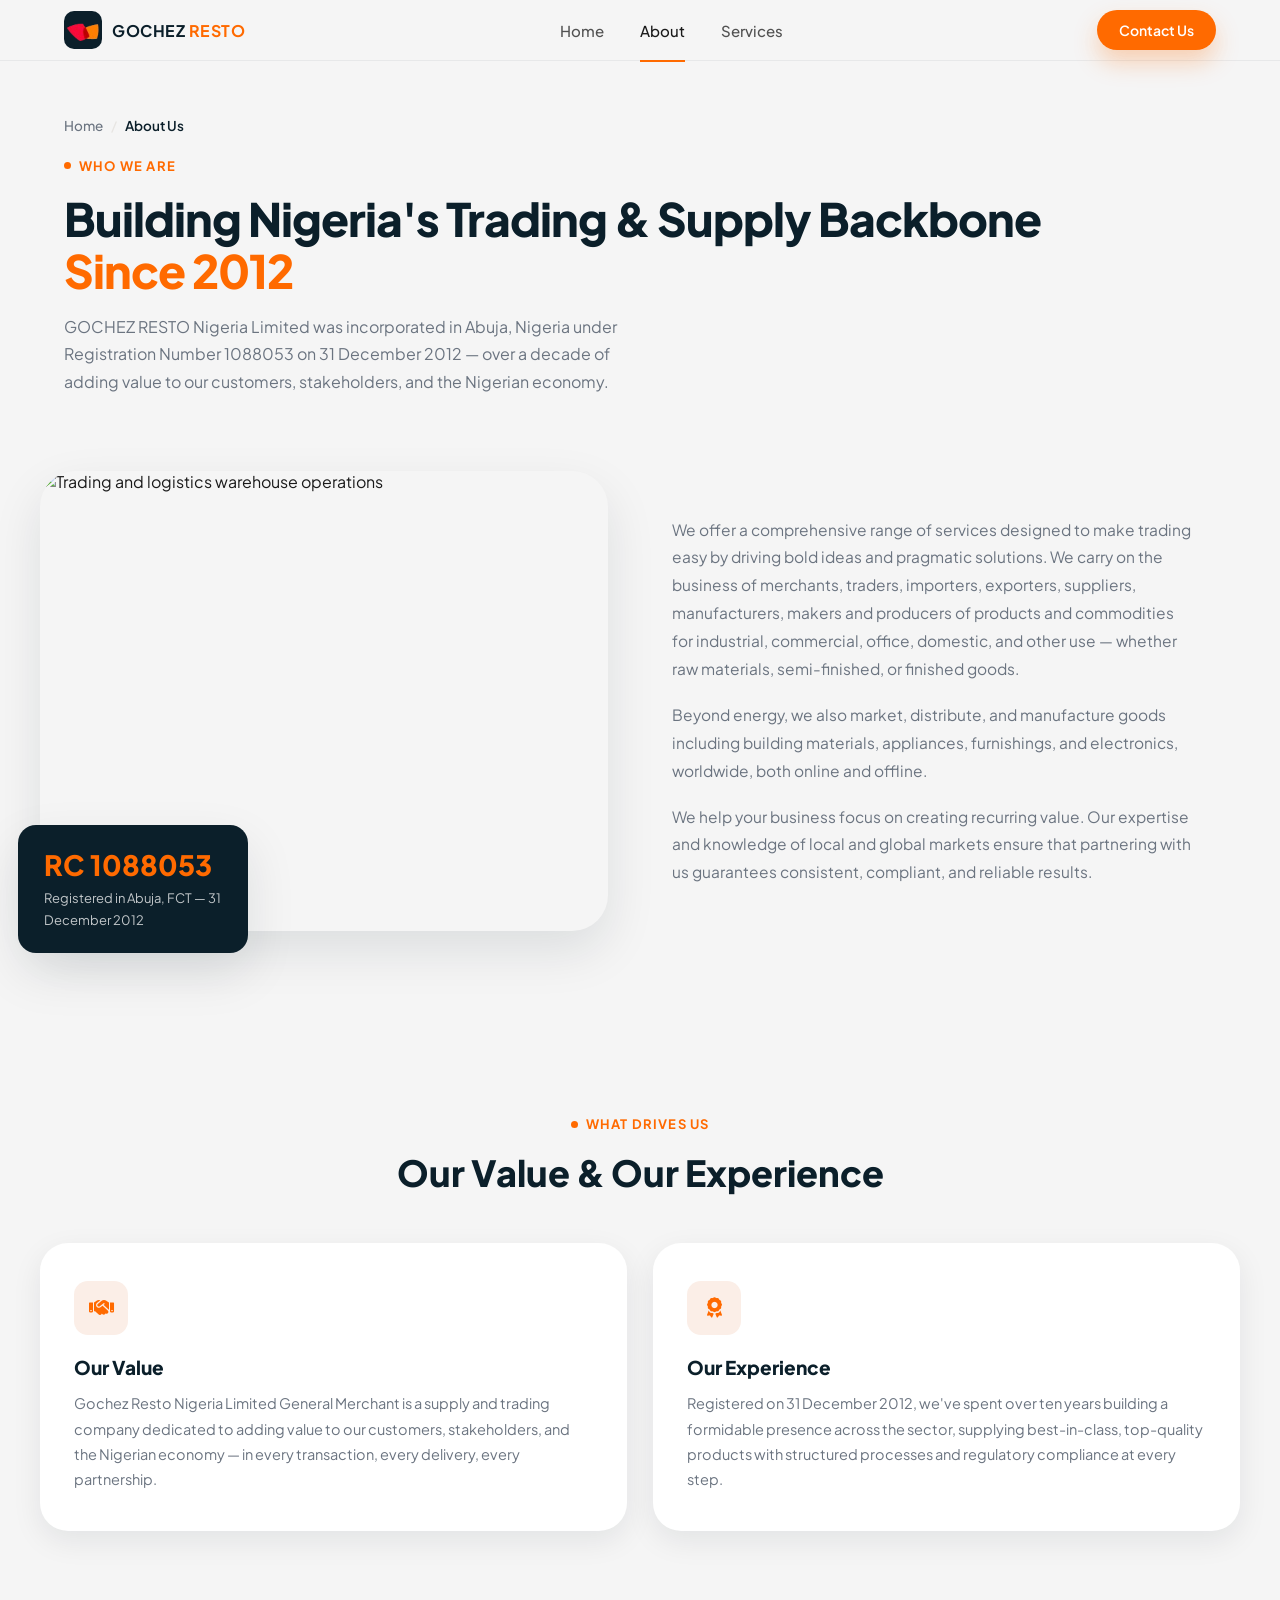
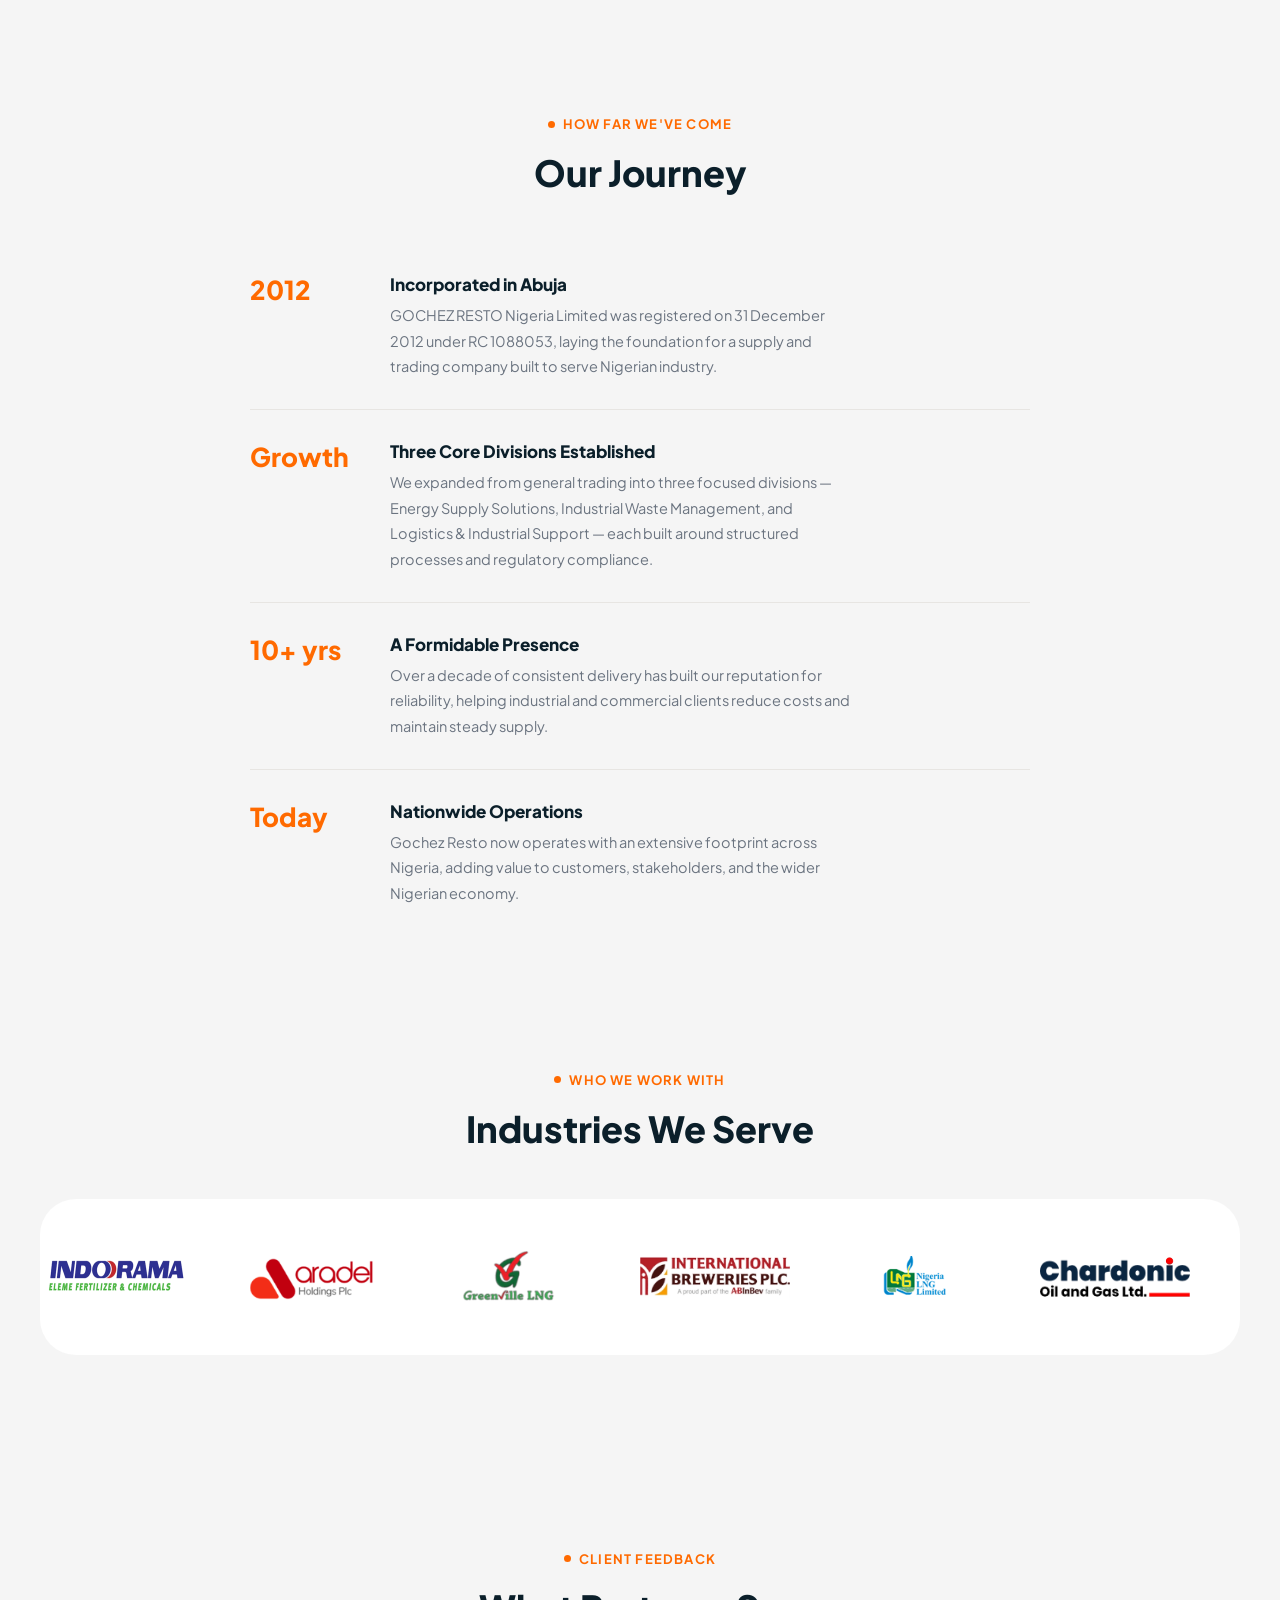
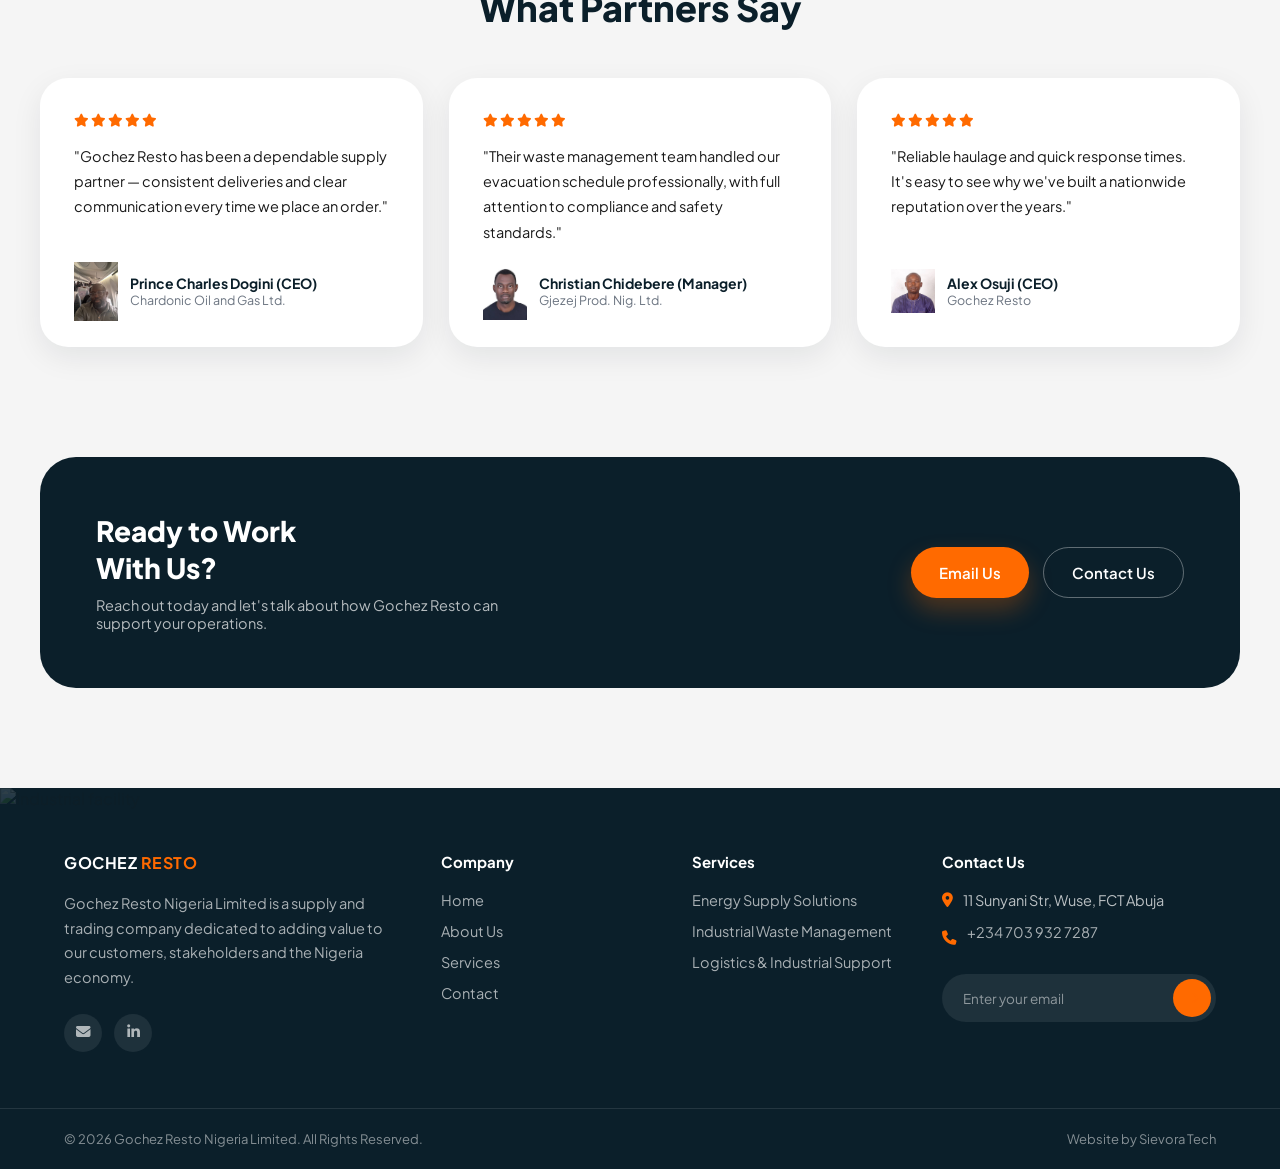
==== about.html @ e9d711fd "Initial commit" ====
<!DOCTYPE html>
<html lang="en">
<head>
<meta charset="UTF-8">
<meta name="viewport" content="width=device-width, initial-scale=1.0">
<title>About Us | Gochez Resto Nigeria Limited</title>
<meta name="description" content="GOCHEZ RESTO Nigeria Limited (RC 1088053) is a supply and trading company incorporated in Abuja in 2012, delivering oil &amp; gas products, industrial goods, and logistics support across Nigeria.">
<meta name="keywords" content="Gochez Resto About Us, Oil and Gas Nigeria, Supply and Trading Company Abuja">

<!-- Open Graph -->
<meta property="og:title" content="About Us | Gochez Resto Nigeria Limited">
<meta property="og:description" content="Incorporated in Abuja in 2012, Gochez Resto Nigeria Limited has built over a decade of experience as a trusted supply and trading company.">
<meta property="og:type" content="website">

<link rel="icon" type="image/png" href="gochez-logo-png.png">
<link rel="preconnect" href="https://fonts.googleapis.com">
<link rel="preconnect" href="https://fonts.gstatic.com" crossorigin>
<link href="https://fonts.googleapis.com/css2?family=Plus+Jakarta+Sans:ital,wght@0,400;0,500;0,600;0,700;0,800;1,500&display=swap" rel="stylesheet">
<link rel="stylesheet" href="https://cdnjs.cloudflare.com/ajax/libs/font-awesome/6.5.1/css/all.min.css">

<link rel="stylesheet" href="style.css">
<link rel="stylesheet" href="responsive.css">
</head>
<body>

<!-- ===================== HEADER / NAVBAR ===================== -->
<header class="site-header" id="top">
  <div class="container header-inner">
    <a href="index.html" class="logo">
      <span class="logo-mark"><img src="gochez-logo-png.png" alt="Gochez Resto Logo"></span>
      <span class="logo-text">GOCHEZ <strong>RESTO</strong></span>
    </a>

    <nav class="main-nav" id="mainNav">
      <a href="index.html" class="nav-link" data-section="top">Home</a>
      <a href="about.html" class="nav-link active" data-section="about">About</a>
      <a href="services.html" class="nav-link" data-section="services">Services</a>
      <a href="contact.html" class="nav-link nav-link navbtn btn btn-primary" data-section="contact">Contact</a>
    </nav>

    <div class="header-actions">
      <a href="contact.html" class="btn btn-primary btn-sm">Contact Us</a>
      <button class="nav-toggle" id="navToggle" aria-label="Toggle navigation" aria-expanded="false">
        <span></span><span></span><span></span>
      </button>
    </div>
  </div>
</header>

<!-- ===================== PAGE HERO ===================== -->
<section class="page-hero">
  <div class="container" data-reveal>
    <div class="breadcrumb"><a href="index.html">Home</a><span>/</span><strong>About Us</strong></div>
    <p class="eyebrow"><span class="eyebrow-dot"></span>Who We Are</p>
    <h1>Building Nigeria's Trading &amp; Supply Backbone<br class="lg-only"> <span class="text-accent">Since 2012</span></h1>
    <p class="page-hero-sub">GOCHEZ RESTO Nigeria Limited was incorporated in Abuja, Nigeria under Registration Number 1088053 on 31 December 2012 — over a decade of adding value to our customers, stakeholders, and the Nigerian economy.</p>
  </div>
</section>

<!-- ===================== COMPANY INTRO ===================== -->
<section class="about-intro container">
  <div class="about-intro-visual" data-reveal>
    <img src="https://images.unsplash.com/photo-1785620026441-3115e9ad2545?w=500&auto=format&fit=crop&q=60&ixlib=rb-4.1.0&ixid=M3wxMjA3fDB8MHxzZWFyY2h8NXx8b2lsJTIwYW5kJTIwZ2FzJTIwaGF1bGFnZXxlbnwwfHwwfHx8Mg%3D%3D" alt="Trading and logistics warehouse operations">
    <div class="about-intro-badge">
      <strong>RC 1088053</strong>
      <span>Registered in Abuja, FCT — 31 December 2012</span>
    </div>
  </div>
  <div class="about-intro-copy" data-reveal>
    <p>We offer a comprehensive range of services designed to make trading easy by driving bold ideas and pragmatic solutions. We carry on the business of merchants, traders, importers, exporters, suppliers, manufacturers, makers and producers of products and commodities for industrial, commercial, office, domestic, and other use — whether raw materials, semi-finished, or finished goods.</p>
    <p>Beyond energy, we also market, distribute, and manufacture goods including building materials, appliances, furnishings, and electronics, worldwide, both online and offline.</p>
    <p>We help your business focus on creating recurring value. Our expertise and knowledge of local and global markets ensure that partnering with us guarantees consistent, compliant, and reliable results.</p>
  </div>
</section>

<!-- ===================== OUR VALUE / OUR EXPERIENCE ===================== -->
<section class="services-section container">
  <div class="section-heading center" data-reveal>
    <p class="eyebrow" style="justify-content:center;"><span class="eyebrow-dot"></span>What Drives Us</p>
    <h2>Our Value &amp; Our Experience</h2>
  </div>

  <div class="info-cards" data-reveal>
    <div class="info-card">
      <span class="info-card-icon"><i class="fa-solid fa-handshake"></i></span>
      <h3>Our Value</h3>
      <p>Gochez Resto Nigeria Limited General Merchant is a supply and trading company dedicated to adding value to our customers, stakeholders, and the Nigerian economy — in every transaction, every delivery, every partnership.</p>
    </div>
    <div class="info-card">
      <span class="info-card-icon"><i class="fa-solid fa-award"></i></span>
      <h3>Our Experience</h3>
      <p>Registered on 31 December 2012, we've spent over ten years building a formidable presence across the sector, supplying best-in-class, top-quality products with structured processes and regulatory compliance at every step.</p>
    </div>
  </div>
</section>

<!-- ===================== OUR JOURNEY (TIMELINE) ===================== -->
<section class="services-section container">
  <div class="section-heading center" data-reveal>
    <p class="eyebrow" style="justify-content:center;"><span class="eyebrow-dot"></span>How Far We've Come</p>
    <h2>Our Journey</h2>
  </div>

  <div class="timeline" data-reveal>
    <div class="timeline-item">
      <span class="timeline-year">2012</span>
      <div class="timeline-copy">
        <h3>Incorporated in Abuja</h3>
        <p>GOCHEZ RESTO Nigeria Limited was registered on 31 December 2012 under RC 1088053, laying the foundation for a supply and trading company built to serve Nigerian industry.</p>
      </div>
    </div>
    <div class="timeline-item">
      <span class="timeline-year">Growth</span>
      <div class="timeline-copy">
        <h3>Three Core Divisions Established</h3>
        <p>We expanded from general trading into three focused divisions — Energy Supply Solutions, Industrial Waste Management, and Logistics &amp; Industrial Support — each built around structured processes and regulatory compliance.</p>
      </div>
    </div>
    <div class="timeline-item">
      <span class="timeline-year">10+ yrs</span>
      <div class="timeline-copy">
        <h3>A Formidable Presence</h3>
        <p>Over a decade of consistent delivery has built our reputation for reliability, helping industrial and commercial clients reduce costs and maintain steady supply.</p>
      </div>
    </div>
    <div class="timeline-item">
      <span class="timeline-year">Today</span>
      <div class="timeline-copy">
        <h3>Nationwide Operations</h3>
        <p>Gochez Resto now operates with an extensive footprint across Nigeria, adding value to customers, stakeholders, and the wider Nigerian economy.</p>
      </div>
    </div>
  </div>
</section>

<!-- ===================== INDUSTRIES WE SERVE ===================== -->
<section class="why-section container" style="display:block; text-align:center;">
  <div class="section-heading center" data-reveal>
    <p class="eyebrow" style="justify-content:center;"><span class="eyebrow-dot"></span>Who We Work With</p>
    <h2>Industries We Serve</h2>
  </div>
<section class="clientmain">
    <div class="track">
        <div class="client">
            <img src="indorama.png">
            <img src="aradel.png">
            <img src="greenville.webp">
            <img src="international-b-logo.webp">
            <img src="lng.png">
            <img src="chardonic-logo.webp">
            <img src="peso-logo.webp">
            <img src="power-gas-logo.webp">
        </div>

      
        <div class="client">
            <img src="indorama.png">
            <img src="aradel.png">
            <img src="greenville.webp">
            <img src="international-b-logo.webp">
            <img src="lng.png">
            <img src="chardonic-logo.webp">
            <img src="peso-logo.webp">
            <img src="power-gas-logo.webp">
        </div>
    </div>
</section>
</section>

<!-- ===================== TESTIMONIALS ===================== -->
<section class="services-section container">
  <div class="section-heading center" data-reveal>
    <p class="eyebrow" style="justify-content:center;"><span class="eyebrow-dot"></span>Client Feedback</p>
    <h2>What Partners Say</h2>
  </div>

  <div class="testimonial-grid" data-reveal>
    <div class="testimonial-card">
      <div class="testimonial-stars"><i class="fa-solid fa-star"></i><i class="fa-solid fa-star"></i><i class="fa-solid fa-star"></i><i class="fa-solid fa-star"></i><i class="fa-solid fa-star"></i></div>
      <p class="testimonial-quote">"Gochez Resto has been a dependable supply partner — consistent deliveries and clear communication every time we place an order."</p>
      <div class="testimonial-person">
        <span class="testimonial-avatar"><img src="IMG-20260501-WA0011.jpg" alt="Chardonic"></span>
        <div><div class="testimonial-name">Prince Charles Dogini (CEO)</div><div class="testimonial-role">Chardonic Oil and Gas Ltd.</div></div>
      </div>
    </div>
    <div class="testimonial-card">
      <div class="testimonial-stars"><i class="fa-solid fa-star"></i><i class="fa-solid fa-star"></i><i class="fa-solid fa-star"></i><i class="fa-solid fa-star"></i><i class="fa-solid fa-star"></i></div>
      <p class="testimonial-quote">"Their waste management team handled our evacuation schedule professionally, with full attention to compliance and safety standards."</p>
      <div class="testimonial-person">
        <span class="testimonial-avatar"><img src="Chrisitan Chidebere Passport.jpg" alt="Avatar"></span>
        <div><div class="testimonial-name">Christian Chidebere (Manager)</div><div class="testimonial-role">Gjezej Prod. Nig. Ltd.</div></div>
      </div>
    </div>
    <div class="testimonial-card">
      <div class="testimonial-stars"><i class="fa-solid fa-star"></i><i class="fa-solid fa-star"></i><i class="fa-solid fa-star"></i><i class="fa-solid fa-star"></i><i class="fa-solid fa-star"></i></div>
      <p class="testimonial-quote">"Reliable haulage and quick response times. It's easy to see why we've built a nationwide reputation over the years."</p>
      <div class="testimonial-person">
        <span class="testimonial-avatar"><img src="passport alex.jpg" alt="Avatar"></span>
        <div><div class="testimonial-name">Alex Osuji (CEO)</div><div class="testimonial-role">Gochez Resto</div></div>
      </div>
    </div>
  </div>
</section>

<!-- ===================== CLOSING CTA ===================== -->
<section class="cta-split-section container">
  <div class="cta-split" data-reveal>
    <div class="cta-split-copy">
      <h2>Ready to Work<br>With Us?</h2>
      <p>Reach out today and let's talk about how Gochez Resto can support your operations.</p>
    </div>
    <div class="cta-split-actions">
      <a href="mailto:infogochezrestoltd@gmail.com?subject=Quote%20Request&body=Hello%20Gochez%20Resto%2C%20I%20would%20like%20to%20request%20a%20quote." class="btn btn-primary">Email Us</a>
      <a href="contact.html" class="btn btn-outline-light">Contact Us</a>
    </div>
  </div>
</section>

<!-- ===================== FOOTER ===================== -->
<footer class="site-footer" id="contact">
  <div class="footer-media">
    <img src="https://images.unsplash.com/photo-1602860109208-613d39362844?q=80&w=1600&auto=format&fit=crop" alt="Industrial facility">
  </div>
  <div class="container footer-grid">
    <div class="footer-col footer-about">
      <a href="index.html" class="logo logo-light">
       
        <span class="logo-text">GOCHEZ <strong>RESTO</strong></span>
      </a>
      <p>Gochez Resto Nigeria Limited is a supply and trading company dedicated to adding value to our customers, stakeholders and the Nigeria economy.</p>
      <div class="footer-socials">
        <a href="mailto:infogochezrestoltd@gmail.com" aria-label="Email"><i class="fa-solid fa-envelope"></i></a>
        <a href="https://www.linkedin.com/in/alex-ezenwa-osuji-5b418034b" target="_blank" rel="noopener" aria-label="LinkedIn"><i class="fa-brands fa-linkedin-in"></i></a>
      </div>
    </div>

    <div class="footer-col">
      <h4>Company</h4>
      <a href="index.html">Home</a>
      <a href="about.html">About Us</a>
      <a href="services.html">Services</a>
      <a href="contact.html">Contact</a>
    </div>

    <div class="footer-col">
      <h4>Services</h4>
      <a href="services.html">Energy Supply Solutions</a>
      <a href="services.html">Industrial Waste Management</a>
      <a href="services.html">Logistics &amp; Industrial Support</a>
    </div>

    <div class="footer-col footer-contact">
      <h4>Contact Us</h4>
      <p><i class="fa-solid fa-location-dot"></i> 11 Sunyani Str, Wuse, FCT Abuja</p>
      <p><i class="fa-solid fa-phone"></i> <a href="tel:+2347039327287">+234 703 932 7287</a></p>
      <form id="newsletterForm" class="newsletter-form">
        <input type="email" placeholder="Enter your email" required>
        <button type="submit" aria-label="Sign up"><i class="fa-solid fa-arrow-right"></i></button>
      </form>
    </div>
  </div>

  <div class="footer-bottom">
    <div class="container footer-bottom-inner">
      <span>© <span id="year"></span> Gochez Resto Nigeria Limited. All Rights Reserved.</span>
      <span>Website by Sievora Tech</span>
    </div>
  </div>
</footer>

<div class="toast" id="toast"></div>

<script src="app.js"></script>
</body>
</html>
---- style.css ----
/* =========================================================
   GOCHEZ RESTO NIGERIA LIMITED — Core Stylesheet
   ========================================================= */

:root {
  --primary: #0B1F2A;
  --primary-soft: #16303e;
  --accent: #FF6A00;
  --accent-soft: #ffe4d1;
  --bg: #F5F5F5;
  --bg-warm: #FBEEE7;
  --text-dark: #1A1A1A;
  --text-light: #FFFFFF;
  --text-muted: #6b7480;
  --border-soft: #e7e5e2;

  --radius-xl: 36px;
  --radius-lg: 28px;
  --radius-md: 18px;
  --radius-sm: 10px;
  --radius-pill: 999px;

  --shadow-soft: 0 20px 50px rgba(11, 31, 42, 0.10);
  --shadow-card: 0 10px 30px rgba(11, 31, 42, 0.08);

  --container-w: 1200px;

  --font: 'Plus Jakarta Sans', -apple-system, BlinkMacSystemFont, 'Segoe UI', sans-serif;
}

* { margin: 0; padding: 0; box-sizing: border-box; }

html { scroll-behavior: smooth; }

body {
  font-family: var(--font);
  color: var(--text-dark);
  background: var(--bg);
  -webkit-font-smoothing: antialiased;
  overflow-x: hidden;
}

img { max-width: 100%; display: block; }

a { text-decoration: none; color: inherit; }

ul { list-style: none; }

button { font-family: inherit; cursor: pointer; border: none; background: none; }

input, select { font-family: inherit; font-size: 15px; }

@keyframes dropdownEnter {
  from {
    opacity: 0;
    transform: translateY(-8px);
  }
  to {
    opacity: 1;
    transform: translateY(0);
  }
}

@keyframes dropdownExit {
  from {
    opacity: 1;
    transform: translateY(0);
  }
  to {
    opacity: 0;
    transform: translateY(-8px);
  }
}

.custom-select { position: relative; width: 100%; z-index: 10; }
.custom-select__trigger {
  display: flex; align-items: center; justify-content: space-between; gap: 8px;
  width: 100%; padding: 13px 16px; border: 1.5px solid var(--border-soft); border-radius: var(--radius-sm);
  background: var(--text-light); color: var(--text-dark); font-size: 14.5px; cursor: pointer;
}
.quote-field { overflow: visible; }
.quote-bar { overflow: visible; }
.quote-field .custom-select { flex: 1; }
.quote-field .custom-select__trigger {
  min-height: 42px; padding: 0; border: none; border-radius: 0; background: transparent; font-size: 14px;
  display: flex; align-items: center;
}
.quote-field .custom-select__trigger i { color: var(--accent); }
.custom-select__options {
  position: absolute; top: calc(-100% + -6px); left: 0; right: 0;
  background: var(--text-light); border: 1px solid var(--border-soft); border-radius: var(--radius-sm);
  box-shadow: var(--shadow-card); overflow-y: auto; max-height: 260px; display: none; z-index: 9999;
  box-sizing: border-box; opacity: 0; transform: translateY(-8px);
  animation: dropdownExit 0.25s ease forwards;
}
.quote-field .custom-select__options { min-width: 220px; }
.custom-select.open { z-index: 999; }
.custom-select.open .custom-select__options { display: block; animation: dropdownEnter 0.25s ease forwards; }
.custom-select__option {
  padding: 10px 12px; font-size: 14px; color: var(--text-dark); cursor: pointer;
}
.custom-select__option:hover, .custom-select__option.is-selected {
  background: var(--bg-warm); color: var(--primary);
}
.custom-select__option.is-placeholder { color: var(--text-muted); }
.request-panel .custom-select, .contact-split-form .custom-select { margin-bottom: 18px; }

.container {
  max-width: var(--container-w);
  margin: 0 auto;
  padding: 0 24px;
}

:focus-visible {
  outline: 2px solid var(--accent);
  outline-offset: 3px;
}

@media (prefers-reduced-motion: reduce) {
  * { animation-duration: 0.001ms !important; transition-duration: 0.001ms !important; scroll-behavior: auto !important; }
}

.text-accent { color: var(--accent); }

/* ---------- Buttons ---------- */
.btn {
  display: inline-flex;
  align-items: center;
  justify-content: center;
  gap: 8px;
  padding: 15px 28px;
  border-radius: var(--radius-pill);
  font-weight: 600;
  font-size: 15px;
  transition: transform 0.25s ease, box-shadow 0.25s ease, background 0.25s ease;
  white-space: nowrap;
}
.btn-primary {
  background: var(--accent);
  color: var(--text-light);
  box-shadow: 0 12px 24px rgba(255, 106, 0, 0.28);
}
.btn-primary:hover { transform: translateY(-2px); box-shadow: 0 16px 30px rgba(255, 106, 0, 0.35); }
.btn-outline-light {
  background: transparent;
  color: var(--text-light);
  border: 1.5px solid rgba(255,255,255,0.35);
}
.btn-outline-light:hover { background: rgba(255,255,255,0.08); }
.btn-outline-dark {
  background: transparent;
  color: var(--primary);
  border: 1.5px solid rgba(11,31,42,0.2);
}
.btn-outline-dark:hover { background: rgba(11,31,42,0.05); }
.btn-sm { padding: 11px 22px; font-size: 14px; }
.btn-block { width: 100%; }

/* ---------- Reveal on scroll ----------
   Content is visible by default (no-JS / JS-error safe).
   JS opts elements into the hidden->visible transition only
   when it can guarantee they'll be revealed. */
[data-reveal].reveal-ready {
  opacity: 0;
  transform: translateY(24px);
  transition: opacity 0.7s ease, transform 0.7s ease;
}
[data-reveal].reveal-ready.is-visible { opacity: 1; transform: translateY(0); }

/* ============ HEADER ============ */
.site-header {
  position: sticky;
  max-width: 1360px;
  width: 100%;
  top: 0;
  z-index: 100;
  background: rgba(245, 245, 245, 0.85);
  backdrop-filter: blur(10px);
  border-bottom: 1px solid rgba(11,31,42,0.06);
}
.header-inner {
  width: 100%;
  display: flex;
  align-items: center;
  justify-content: space-between;
  height: 60px;
}
.logo { display: flex; align-items: center; gap: 10px; font-weight: 700; }
.logo-mark {
  width: 38px; height: 38px;
  display: flex; align-items: center; justify-content: center;
  background: var(--primary);
  padding: 2px;
  color: var(--accent);
  border-radius: 10px;
  font-size: 15px;
}

.logo-mark img {
  display: flex; align-items: center; justify-content: center;
}
.logo-light .logo-mark { background: var(--accent); color: var(--primary); }
.logo-text { font-size: 16px; letter-spacing: 0.5px; color: var(--primary); }
.logo-light .logo-text { color: var(--text-light); }
.logo-text strong { color: var(--accent); }

.main-nav { display: flex; align-items: center; gap: 36px;  }
.nav-link { font-size: 15px; font-weight: 500; color: var(--text-dark); opacity: 0.75; transition: opacity 0.2s; position: relative; }
.nav-link:hover, .nav-link.active { opacity: 1; }
.nav-link.active::after {
  content: ''; position: absolute; bottom: -22px; left: 0; right: 0; height: 2px; background: var(--accent);
}

.navbtn { display: none; color: var(--text-light); text-align: center; margin-top: 20px;}

.header-actions { display: flex; align-items: center; gap: 16px; }
.nav-toggle { display: none; flex-direction: column; gap: 5px; width: 26px; }
.nav-toggle span { display: block; height: 2px; background: var(--primary); border-radius: 2px; transition: transform 0.3s, opacity 0.3s; }
.nav-toggle.open span:nth-child(1) { transform: translateY(7px) rotate(45deg); }
.nav-toggle.open span:nth-child(2) { opacity: 0; }
.nav-toggle.open span:nth-child(3) { transform: translateY(-7px) rotate(-45deg); }

/* ============ HERO ============ */
.hero { padding: 60px 0 40px; background: var(--bg); }
.hero-inner { display: grid; grid-template-columns: 1fr 1fr; gap: 40px; align-items: center; }

.eyebrow {
  display: inline-flex; align-items: center; gap: 8px;
  font-size: 13px; font-weight: 700; text-transform: uppercase; letter-spacing: 1.2px;
  color: var(--accent); margin-bottom: 18px;
}
.eyebrow-dot { width: 7px; height: 7px; border-radius: 50%; background: var(--accent); }
.eyebrow-light { color: var(--accent); }

.hero-copy h1 {
  font-size: 54px; line-height: 1.1; font-weight: 800; color: var(--primary); letter-spacing: -1px; margin-bottom: 22px;
}
.hero-sub { font-size: 16.5px; line-height: 1.7; color: var(--text-muted); max-width: 480px; margin-bottom: 34px; }

.quote-bar {
  display: flex; align-items: center; gap: 6px;
  background: var(--text-light);
  border-radius: var(--radius-pill);
  padding: 8px; box-shadow: var(--shadow-card);
  max-width: 540px;
}
.quote-field {
  flex: 1; display: flex; align-items: center; gap: 10px;
  padding: 10px 16px; border-right: 1px solid var(--border-soft);
}
.quote-field:last-of-type { border-right: none; }
.quote-field i { color: var(--accent); font-size: 14px; }
.quote-field select, .quote-field input {
  border: none; outline: none; width: 100%; background: transparent; color: var(--text-dark); font-size: 14px;
}
.quote-submit {
  width: 44px; height: 44px; flex-shrink: 0;
  background: var(--accent); color: var(--text-light);
  border-radius: 50%; display: flex; align-items: center; justify-content: center;
  transition: transform 0.2s;
}
.quote-submit:hover { transform: scale(1.06); }

.hero-visual { position: relative; display: flex; justify-content: center; align-items: center; min-height: 420px; }
.hero-image-card {
  position: relative; width: 100%; max-width: 440px;
  border-radius: var(--radius-xl); overflow: hidden;
  box-shadow: var(--shadow-soft);
  transform: rotate(-3deg);
  transition: transform 0.4s ease;
}
.hero-image-card:hover { transform: rotate(0deg); }
.hero-image-card img { width: 100%; height: 480px; object-fit: cover; }

.floating-badge {
  position: absolute; top: 22px; left: -18px;
  background: var(--accent); color: var(--text-light);
  border-radius: 50%;
  width: 92px; height: 92px;
  display: flex; flex-direction: column; align-items: center; justify-content: center;
  text-align: center; box-shadow: 0 12px 24px rgba(255,106,0,0.4);
  transform: rotate(3deg);
}
.floating-badge .years { font-size: 24px; font-weight: 800; line-height: 1; }
.floating-badge .years-label { font-size: 9px; font-weight: 600; line-height: 1.2; margin-top: 3px; }

.hero-thumb {
  position: absolute; bottom: 10px; right: 4px;
  width: 150px; height: 100px; border-radius: var(--radius-md);
  overflow: hidden; box-shadow: var(--shadow-soft);
  border: 4px solid var(--text-light);
}
.hero-thumb img { width: 100%; height: 100%; object-fit: cover; }
.thumb-play {
  position: absolute; inset: 0; display: flex; align-items: center; justify-content: center;
  background: rgba(11,31,42,0.35);
  color: var(--text-light); font-size: 14px;
}
.hero-line { position: absolute; top: -10px; left: -40px; width: 200px; height: 150px; z-index: -1; opacity: 0.7; }

/* ============ VALUE STRIP + FEATURE CARD ============ */
.feature-section { padding: 30px 0 80px; }

.value-strip {
  display: flex; align-items: center; justify-content: space-between; flex-wrap: wrap; gap: 18px;
  background: var(--primary); border-radius: var(--radius-lg);
  padding: 26px 40px; margin-bottom: -60px; position: relative; z-index: 2;
}
.value-item { display: flex; align-items: center; gap: 10px; color: var(--text-light); font-size: 14px; font-weight: 600; opacity: 0.92; }
.value-item i { color: var(--accent); font-size: 15px; }

.feature-card {
  background: var(--primary);
  border-radius: var(--radius-xl);
  padding: 96px 56px 56px;
  display: grid; grid-template-columns: 0.9fr 1.1fr; gap: 56px; align-items: center;
}
.feature-media { position: relative; }
.feature-img-main { border-radius: var(--radius-lg); height: 340px; width: 100%; object-fit: cover; }
.feature-img-mini {
  position: absolute; bottom: -24px; left: -24px; width: 160px; height: 110px;
  border-radius: var(--radius-md); overflow: hidden; border: 5px solid var(--primary); box-shadow: var(--shadow-soft);
}
.feature-img-mini img { width: 100%; height: 100%; object-fit: cover; }
.mini-badge {
  position: absolute; top: -14px; right: -14px; width: 40px; height: 40px;
  background: var(--accent-soft); color: var(--accent); border-radius: 50%;
  display: flex; align-items: center; justify-content: center; font-size: 14px;
  box-shadow: var(--shadow-card);
}
.feature-copy h2 { font-size: 34px; color: var(--text-light); line-height: 1.25; margin-bottom: 18px; font-weight: 800; }
.feature-copy p { color: rgba(255,255,255,0.72); font-size: 15.5px; line-height: 1.75; margin-bottom: 30px; max-width: 480px; }
.feature-actions { display: flex; gap: 14px; }

/* ============ STATS ============ */
.stats-section { background: var(--bg-warm); padding: 72px 0; }
.stats-grid { display: grid; grid-template-columns: repeat(3, 1fr); text-align: center; }
.stat { display: flex; flex-direction: column; gap: 8px; }
.stat-number { font-size: 46px; font-weight: 800; color: var(--primary); }
.stat-number small { font-size: 22px; color: var(--accent); }
.stat-label { font-size: 14.5px; color: var(--text-muted); font-weight: 500; }

/* ============ SECTION HEADING ============ */
.section-heading { margin-bottom: 48px; }
.section-heading h2 { font-size: 36px; font-weight: 800; color: var(--primary); line-height: 1.25; }
.section-heading.center { text-align: center; }
.section-heading.with-action { display: flex; align-items: flex-end; justify-content: space-between; gap: 20px; }

/* ============ SERVICES ============ */
.services-section { padding: 90px 0; }
.services-grid { display: grid; grid-template-columns: repeat(3, 1fr); gap: 26px; }
.service-card {
  border-radius: var(--radius-lg); overflow: hidden; background: var(--text-light);
  box-shadow: var(--shadow-card); transition: transform 0.3s ease, box-shadow 0.3s ease;
}
.service-card:hover { transform: translateY(-8px); box-shadow: var(--shadow-soft); }
.service-img { height: 260px; overflow: hidden; }
.service-img img { width: 100%; height: 100%; object-fit: cover; transition: transform 0.5s ease; }
.service-card:hover .service-img img { transform: scale(1.08); }
.service-body { display: flex; align-items: center; justify-content: space-between; padding: 22px 24px; }
.service-title { font-weight: 700; font-size: 17px; color: var(--primary); }
.service-arrow {
  width: 38px; height: 38px; border-radius: 50%; background: var(--bg-warm); color: var(--accent);
  display: flex; align-items: center; justify-content: center; flex-shrink: 0; transition: background 0.25s, color 0.25s;
}
.service-arrow:hover { background: var(--accent); color: var(--text-light); }

/* ============ WHY CHOOSE US ============ */
.why-section { padding: 40px 0 100px; display: grid; grid-template-columns: 1fr 1fr; gap: 64px; align-items: center; }
.why-copy h2 { font-size: 34px; font-weight: 800; color: var(--primary); line-height: 1.25; margin-bottom: 20px; }
.why-copy > p { color: var(--text-muted); font-size: 15.5px; line-height: 1.75; margin-bottom: 26px; max-width: 460px; }
.checklist { display: flex; flex-direction: column; gap: 16px; }
.checklist li { display: flex; align-items: flex-start; gap: 12px; font-size: 15px; font-weight: 500; color: var(--text-dark); }
.checklist i { color: var(--accent); font-size: 17px; margin-top: 2px; }
.why-visual img { border-radius: var(--radius-xl); height: 460px; width: 100%; object-fit: cover; box-shadow: var(--shadow-soft); }

/* ============ MAP ============ */
.map-section { padding: 40px 0 100px; }
.map-wrap {
  position: relative; background: var(--text-light); border-radius: var(--radius-xl);
  height: 440px; overflow: hidden; box-shadow: var(--shadow-card);
  display: flex; align-items: center; justify-content: center;
}
.africa-dots { width: 80%; height: 80%; }
.map-pin { position: absolute; }
.pin-dot {
  width: 44px; height: 44px; border-radius: 50%; background: var(--primary); color: var(--text-light);
  display: flex; align-items: center; justify-content: center; font-size: 16px; box-shadow: var(--shadow-card);
  border: 3px solid var(--text-light);
}
.pin-dot.small { width: 34px; height: 34px; background: var(--accent); font-size: 13px; }
.pin-hq { top: 46%; left: 30%; display: flex; align-items: center; gap: 12px; }
.pin-card {
  background: var(--primary); color: var(--text-light); border-radius: var(--radius-sm);
  padding: 10px 16px; font-size: 12.5px; display: flex; flex-direction: column; gap: 2px; white-space: nowrap;
  box-shadow: var(--shadow-card);
}
.pin-card strong { font-size: 13px; }
.pin-2 { top: 22%; left: 55%; }
.pin-3 { top: 60%; left: 62%; }
.pin-4 { top: 68%; left: 40%; }

/* ============ REQUEST / QUOTE ============ */
.request-section { padding: 0 0 100px; }
.request-card {
  display: grid; grid-template-columns: 1.3fr 1fr;
  background: var(--primary); border-radius: var(--radius-xl); overflow: hidden;
  box-shadow: var(--shadow-soft);
}
.request-media { position: relative; min-height: 380px; }
.request-media img { width: 100%; height: 100%; object-fit: cover; position: absolute; inset: 0; }
.request-media::after {
  content: ''; position: absolute; inset: 0;
  background: linear-gradient(90deg, rgba(11,31,42,0.15) 0%, rgba(11,31,42,0.85) 100%);
}
.request-media-copy { position: relative; z-index: 1; padding: 48px; color: var(--text-light); }
.request-media-copy h3 { font-size: 26px; font-weight: 800; line-height: 1.3; margin-bottom: 10px; }
.request-media-copy p { color: var(--accent); font-weight: 600; font-size: 14px; }

.request-panel { padding: 48px; background: var(--text-light); display: flex; flex-direction: column; justify-content: center; }
.request-panel h3 { font-size: 20px; font-weight: 800; color: var(--primary); margin-bottom: 22px; }
.request-panel label { font-size: 12.5px; font-weight: 700; text-transform: uppercase; letter-spacing: 0.5px; color: var(--text-muted); margin-bottom: 6px; display: block; }
.request-panel input, .request-panel select {
  width: 100%; padding: 13px 16px; border: 1.5px solid var(--border-soft); border-radius: var(--radius-sm);
  margin-bottom: 18px; font-size: 14.5px; color: var(--text-dark);
}
.request-panel input:focus, .request-panel select:focus { border-color: var(--accent); outline: none; }

/* ============ OPERATIONS GRID ============ */
.operations-section { padding: 0 0 100px; }
.operations-grid { display: grid; grid-template-columns: repeat(3, 1fr); gap: 26px; }
.operation-card { border-radius: var(--radius-lg); overflow: hidden; position: relative; height: 320px; box-shadow: var(--shadow-card); }
.operation-card img { width: 100%; height: 100%; object-fit: cover; transition: transform 0.5s ease; }
.operation-card:hover img { transform: scale(1.08); }
.operation-info {
  position: absolute; left: 18px; right: 18px; bottom: 18px;
  background: rgba(255,255,255,0.94); backdrop-filter: blur(6px);
  border-radius: var(--radius-md); padding: 16px 20px;
  display: flex; flex-direction: column; gap: 4px;
}
.operation-title { font-weight: 700; font-size: 15.5px; color: var(--primary); }
.operation-sub { font-size: 12.5px; color: var(--text-muted); }

/* ============ CTA ============ */
.cta-section { background: var(--bg-warm); padding: 100px 0; }
.cta-inner { text-align: center; position: relative; max-width: 640px; }
.cta-line { position: absolute; top: -30px; left: 50%; transform: translateX(-50%); width: 400px; opacity: 0.6; }
.cta-inner h2 { font-size: 38px; font-weight: 800; color: var(--primary); line-height: 1.25; margin-bottom: 16px; }
.cta-inner p { color: var(--text-muted); font-size: 16px; margin-bottom: 32px; }
.cta-actions { display: flex; gap: 16px; justify-content: center; }

/* ============ FOOTER ============ */
.site-footer { background: var(--primary); position: relative; padding-top: 64px; overflow: hidden; }
.footer-media { position: absolute; inset: 0; opacity: 0.14; }
.footer-media img { width: 100%; height: 100%; object-fit: cover; }
.footer-grid {
  position: relative; z-index: 1;
  display: grid; grid-template-columns: 1.6fr 1fr 1fr 1.3fr; gap: 40px; padding-bottom: 56px;
}
.footer-col h4 { color: var(--text-light); font-size: 15px; font-weight: 700; margin-bottom: 20px; }
.footer-col a { display: block; color: rgba(255,255,255,0.65); font-size: 14.5px; margin-bottom: 13px; transition: color 0.2s; }
.footer-col a:hover { color: var(--accent); }
.footer-about p { color: rgba(255,255,255,0.65); font-size: 14.5px; line-height: 1.7; margin: 18px 0 24px; max-width: 320px; }
.footer-socials { display: flex; gap: 12px; }
.footer-socials a {
  width: 38px; height: 38px; border-radius: 50%; background: rgba(255,255,255,0.08);
  display: flex; align-items: center; justify-content: center; margin: 0;
}
.footer-socials a:hover { background: var(--accent); color: var(--text-light); }
.footer-contact p { color: rgba(255,255,255,0.72); font-size: 14.5px; margin-bottom: 14px; display: flex; align-items: center; gap: 10px; }
.footer-contact i { color: var(--accent); }
.newsletter-form { display: flex; margin-top: 20px; background: rgba(255,255,255,0.08); border-radius: var(--radius-pill); padding: 5px; }
.newsletter-form input { flex: 1; background: transparent; border: none; padding: 10px 16px; color: var(--text-light); font-size: 13.5px; outline: none; }
.newsletter-form input::placeholder { color: rgba(255,255,255,0.5); }
.newsletter-form button {
  width: 38px; height: 38px; border-radius: 50%; background: var(--accent); color: var(--text-light);
  display: flex; align-items: center; justify-content: center; flex-shrink: 0; font-size: 13px;
}

.footer-bottom { position: relative; z-index: 1; border-top: 1px solid rgba(255,255,255,0.1); }
.footer-bottom-inner {
  display: flex; align-items: center; justify-content: space-between; padding: 22px 24px;
  font-size: 13px; color: rgba(255,255,255,0.5); flex-wrap: wrap; gap: 10px;
}

/* ============ TOAST ============ */
.toast {
  position: fixed; bottom: 28px; left: 50%; transform: translateX(-50%) translateY(20px);
  background: var(--primary); color: var(--text-light); padding: 14px 24px; border-radius: var(--radius-pill);
  font-size: 14px; font-weight: 600; box-shadow: var(--shadow-soft);
  opacity: 0; pointer-events: none; transition: opacity 0.3s ease, transform 0.3s ease; z-index: 999;
}
.toast.show { opacity: 1; transform: translateX(-50%) translateY(0); }

/* ============ PRELOADER ============ */
@keyframes truckRide {
  0% {
    left: 0%;
  }
  100% {
    left: 100%;
  }
}

@keyframes barFill {
  0% {
    width: 0%;
  }
  100% {
    width: 100%;
  }
}

.preloader {
  position: fixed; top: 0; left: 0; right: 0; bottom: 0;
  background: var(--bg); display: flex; align-items: center; justify-content: center;
  z-index: 9999; opacity: 1; visibility: visible; transition: opacity 0.5s ease, visibility 0.5s ease;
}

.preloader.hide {
  opacity: 0; visibility: hidden;
}

.preloader-container {
  width: 100%; max-width: 500px; padding: 0 40px;
  position: relative;
  --preload-duration: 3s;
}

.preloader-bar {
  width: 100%; height: 6px; background: var(--border-soft);
  border-radius: 10px; overflow: hidden; position: relative;
}

.preloader-bar-fill {
  height: 100%; background: linear-gradient(90deg, var(--accent), #ffb84d);
  border-radius: 10px; animation: barFill var(--preload-duration, 3s) ease forwards;
}

.preloader-truck {
  font-size: 48px; color: var(--accent);
  animation: truckRide var(--preload-duration, 3s) linear forwards;
  position: absolute; top: -45px; left: 0; display: flex; align-items: center; justify-content: center;
}

/* ============ INNER PAGE HERO (About / Services / Contact) ============ */
.page-hero { padding: 56px 0 46px; background: var(--bg); }
.breadcrumb { display: flex; align-items: center; gap: 8px; font-size: 13.5px; font-weight: 500; color: var(--text-muted); margin-bottom: 18px; }
.breadcrumb a { color: var(--text-muted); transition: color 0.2s; }
.breadcrumb a:hover { color: var(--accent); }
.breadcrumb span { color: var(--border-soft); }
.breadcrumb strong { color: var(--primary); font-weight: 600; }
.page-hero h1 { font-size: 46px; font-weight: 800; color: var(--primary); letter-spacing: -1px; line-height: 1.15; margin-bottom: 16px; }
.page-hero-sub { font-size: 16px; line-height: 1.7; color: var(--text-muted); max-width: 560px; }

/* ============ INFO CARDS (About values / Contact details) ============ */
.info-cards { display: grid; grid-template-columns: repeat(2, 1fr); gap: 26px; }
.info-cards.cols-3 { grid-template-columns: repeat(3, 1fr); }
.info-card { background: var(--text-light); border-radius: var(--radius-lg); padding: 38px 34px; box-shadow: var(--shadow-card); transition: transform 0.3s ease, box-shadow 0.3s ease; }
.info-card:hover { transform: translateY(-6px); box-shadow: var(--shadow-soft); }
.info-card-icon {
  width: 54px; height: 54px; border-radius: 14px; background: var(--bg-warm); color: var(--accent);
  display: flex; align-items: center; justify-content: center; font-size: 20px; margin-bottom: 20px;
}
.info-card h3 { font-size: 19px; font-weight: 800; color: var(--primary); margin-bottom: 12px; }
.info-card p { color: var(--text-muted); font-size: 14.5px; line-height: 1.75; }
.info-card a.info-card-link { color: var(--primary); font-weight: 600; font-size: 14.5px; word-break: break-word; }
.info-card a.info-card-link:hover { color: var(--accent); }

/* ============ ABOUT — INTRO SPLIT ============ */
.about-intro { padding: 30px 0 90px; display: grid; grid-template-columns: 1fr 1fr; gap: 64px; align-items: center; }
.about-intro-copy p { color: var(--text-muted); font-size: 15.5px; line-height: 1.8; margin-bottom: 18px; max-width: 520px; }
.about-intro-copy p:last-child { margin-bottom: 0; }
.about-intro-visual { position: relative; }
.about-intro-visual img { border-radius: var(--radius-xl); height: 460px; width: 100%; object-fit: cover; box-shadow: var(--shadow-soft); }
.about-intro-badge {
  position: absolute; bottom: -22px; left: -22px; background: var(--primary); color: var(--text-light);
  border-radius: var(--radius-md); padding: 22px 26px; box-shadow: var(--shadow-soft); max-width: 230px;
}
.about-intro-badge strong { display: block; font-size: 28px; font-weight: 800; color: var(--accent); margin-bottom: 4px; }
.about-intro-badge span { font-size: 13px; line-height: 1.5; color: rgba(255,255,255,0.75); }

/* ============ SERVICE DETAIL LIST (Services page) ============ */
.service-detail-list { padding: 20px 0 90px; display: flex; flex-direction: column; gap: 88px; }
.service-detail { display: grid; grid-template-columns: 1fr 1fr; gap: 60px; align-items: center; }
.service-detail.reverse .service-detail-media { order: 2; }
.service-detail-media { position: relative; }
.service-detail-media img { width: 100%; height: 380px; object-fit: cover; border-radius: var(--radius-xl); box-shadow: var(--shadow-soft); }
.service-detail-num {
  position: absolute; top: -18px; left: -18px; width: 64px; height: 64px; border-radius: 50%;
  background: var(--accent); color: var(--text-light); font-weight: 800; font-size: 20px;
  display: flex; align-items: center; justify-content: center; box-shadow: 0 12px 24px rgba(255,106,0,0.35);
}
.service-detail-copy .eyebrow { margin-bottom: 14px; }
.service-detail-copy h2 { font-size: 30px; font-weight: 800; color: var(--primary); line-height: 1.25; margin-bottom: 18px; }
.service-detail-copy p { color: var(--text-muted); font-size: 15.5px; line-height: 1.8; margin-bottom: 26px; max-width: 480px; }
.service-detail-copy .checklist { margin-bottom: 28px; }

/* ============ MAP EMBED (Contact page) ============ */
.map-wrap.map-embed { padding: 0; }
.map-wrap.map-embed iframe { width: 100%; height: 100%; border: 0; display: block; }

/* ============ CONTACT FORM PANEL (standalone, non-quote) ============ */
.contact-form-note { display: flex; align-items: center; gap: 10px; color: var(--accent); font-weight: 600; font-size: 13.5px; margin-bottom: 22px; }

/* ============ TIMELINE (About — Our Journey) ============ */
.timeline { max-width: 780px; margin: 0 auto; }
.timeline-item { display: grid; grid-template-columns: 110px 1fr; gap: 30px; padding: 30px 0; border-bottom: 1px solid var(--border-soft); }
.timeline-item:last-child { border-bottom: none; }
.timeline-year { font-size: 26px; font-weight: 800; color: var(--accent); }
.timeline-copy h3 { font-size: 17px; font-weight: 800; color: var(--primary); margin-bottom: 8px; }
.timeline-copy p { color: var(--text-muted); font-size: 14.5px; line-height: 1.75; max-width: 460px; }

/* ============ SECTOR CHIPS (About — Industries We Serve) ============ */
.sector-chips { display: flex; flex-wrap: wrap; gap: 14px; justify-content: center; }
.clientmain {
    width: 100%;
    margin: auto;
    overflow: hidden;
    background-color: #ffffff;
    padding: 40px 0;
    border-radius: var(--radius-xl);
}

.track {
    display: flex;
    width: max-content;
    animation: scroll 20s linear infinite;
}

.client {
    display: flex;
    align-items: center;
    gap: 50px;
    padding-right: 50px;
}

.client img {
    width: 150px;
    flex-shrink: 0;
}


@keyframes scroll {
    from {
        transform: translateX(0);
    }
    to {
        transform: translateX(-50%);
    }
}

/* ============ TESTIMONIALS ============ */
.testimonial-grid { display: grid; grid-template-columns: repeat(3, 1fr); gap: 26px; }
.testimonial-card { background: var(--text-light); border-radius: var(--radius-lg); padding: 34px; box-shadow: var(--shadow-card); display: flex; flex-direction: column; }
.testimonial-stars { color: var(--accent); font-size: 13px; margin-bottom: 16px; letter-spacing: 2px; }
.testimonial-quote { font-size: 14.5px; line-height: 1.75; color: var(--text-dark); margin-bottom: 24px; flex: 1; }
.testimonial-person { display: flex; align-items: center; gap: 12px; }
.testimonial-avatar {
  width: 44px; height: 44px; border-radius: 50%; background: var(--bg-warm); color: var(--accent);
  display: flex; align-items: center; justify-content: center; font-weight: 800; font-size: 15px; flex-shrink: 0;
}
.testimonial-name { font-weight: 700; font-size: 14px; color: var(--primary); }
.testimonial-role { font-size: 12.5px; color: var(--text-muted); }

/* ============ PROCESS STEPS (Services — Our Process) ============ */
.process-grid { display: grid; grid-template-columns: repeat(4, 1fr); gap: 26px; }
.process-step { text-align: center; position: relative; }
.process-num {
  width: 58px; height: 58px; border-radius: 50%; background: var(--primary); color: var(--accent);
  font-weight: 800; font-size: 19px; display: flex; align-items: center; justify-content: center; margin: 0 auto 20px;
}
.process-step h3 { font-size: 16px; font-weight: 800; color: var(--primary); margin-bottom: 10px; }
.process-step p { font-size: 13.5px; color: var(--text-muted); line-height: 1.7; max-width: 220px; margin: 0 auto; }

/* ============ FAQ ACCORDION ============ */
.faq-list { display: flex; flex-direction: column; gap: 14px; max-width: 780px; margin: 0 auto; }
.faq-item { background: var(--text-light); border-radius: var(--radius-md); box-shadow: var(--shadow-card); overflow: hidden; }
.faq-question {
  display: flex; align-items: center; justify-content: space-between; gap: 16px;
  padding: 20px 26px; cursor: pointer; font-weight: 700; font-size: 15px; color: var(--primary);
}
.faq-question i { color: var(--accent); font-size: 15px; flex-shrink: 0; transition: transform 0.3s ease; }
.faq-item.open .faq-question i { transform: rotate(45deg); }
.faq-answer { max-height: 0; overflow: hidden; transition: max-height 0.35s ease; }
.faq-answer p { padding: 0 26px 20px; color: var(--text-muted); font-size: 14.5px; line-height: 1.75; }
.faq-item.open .faq-answer { max-height: 300px; }

/* ============ CTA SPLIT (alternate closing CTA — inner pages) ============ */
.cta-split-section { padding: 20px 0 100px; }
.cta-split {
  background: var(--primary); border-radius: var(--radius-xl); padding: 56px;
  display: flex; align-items: center; justify-content: space-between; gap: 32px; flex-wrap: wrap;
}
.cta-split-copy h2 { color: var(--text-light); font-size: 28px; font-weight: 800; margin-bottom: 10px; line-height: 1.3; }
.cta-split-copy p { color: rgba(255,255,255,0.7); font-size: 14.5px; max-width: 420px; }
.cta-split-actions { display: flex; gap: 14px; flex-shrink: 0; }

/* ============ CONTACT SPLIT (Contact page — form + quick facts) ============ */
.contact-split {
  display: grid; grid-template-columns: 1.1fr 0.9fr;
  background: var(--text-light); border-radius: var(--radius-xl); overflow: hidden; box-shadow: var(--shadow-soft);
}
.contact-split-form { padding: 50px; }
.contact-split-form h3 { font-size: 22px; font-weight: 800; color: var(--primary); margin-bottom: 8px; }
.contact-split-form > p { color: var(--text-muted); font-size: 14.5px; margin-bottom: 28px; }
.contact-split-form label { font-size: 12.5px; font-weight: 700; text-transform: uppercase; letter-spacing: 0.5px; color: var(--text-muted); margin-bottom: 6px; display: block; }
.contact-split-form input, .contact-split-form select {
  width: 100%; padding: 13px 16px; border: 1.5px solid var(--border-soft); border-radius: var(--radius-sm);
  margin-bottom: 18px; font-size: 14.5px; color: var(--text-dark);
}
.contact-split-form input:focus, .contact-split-form select:focus { border-color: var(--accent); outline: none; }
.contact-split-info { background: var(--primary); padding: 50px; color: var(--text-light); display: flex; flex-direction: column; justify-content: center; gap: 24px; }
.contact-split-info h4 { font-size: 12.5px; text-transform: uppercase; letter-spacing: 1px; color: var(--accent); margin-bottom: 6px; }
.hours-row { display: flex; justify-content: space-between; font-size: 14.5px; padding: 11px 0; border-bottom: 1px solid rgba(255,255,255,0.1); }
.hours-row:last-child { border-bottom: none; }
.hours-row span:last-child { color: rgba(255,255,255,0.65); }
.contact-split-info .contact-form-note { margin-bottom: 0; color: var(--accent); }
---- responsive.css ----
/* =========================================================
   RESPONSIVE — breakpoints: 1200 / 992 / 768 / 576
   ========================================================= */

/* ---------- <= 1200px ---------- */
@media (max-width: 1200px) {
  .container { padding: 0 20px; }
  .hero-copy h1 { font-size: 46px; }
  .feature-card { padding: 90px 40px 44px; gap: 40px; }
  .services-grid, .operations-grid { gap: 20px; }
}

/* ---------- <= 992px ---------- */
@media (max-width: 992px) {
  .hero-inner { grid-template-columns: 1fr; text-align: left; }
  .hero-visual { min-height: 360px; margin-top: 20px; order: -1; }
  .hero-image-card { max-width: 380px; }
  .hero-image-card img { height: 380px; }

  .value-strip { margin-bottom: 0; border-radius: var(--radius-md); }
  .feature-card { grid-template-columns: 1fr; padding: 44px 32px; margin-top: 24px; }
  .feature-img-mini { position: static; margin-top: -50px; margin-left: 24px; }

  .stats-grid { grid-template-columns: repeat(3, 1fr); gap: 20px; }
  .stat-number { font-size: 36px; }

  .services-grid { grid-template-columns: repeat(2, 1fr); }

  .why-section { grid-template-columns: 1fr; gap: 36px; margin-top: 30px; margin-bottom: 30px; }
  .why-visual img { height: 320px; }

  .request-card { grid-template-columns: 1fr; }
  .request-media { min-height: 260px; }

  .operations-grid { grid-template-columns: repeat(2, 1fr); }

  .footer-grid { grid-template-columns: 1fr 1fr; }
  .footer-about { grid-column: span 2; }
}

/* ---------- <= 768px ---------- */
@media (max-width: 768px) {

  .navbtn { display: block; }
  .main-nav {
    position: fixed; top: 84px; left: 0; right: 0;
    background: var(--text-light);
    flex-direction: column; align-items: flex-start; gap: 0;
    padding: 8px 24px 20px;
    transform: translateY(-12px);
    opacity: 0; visibility: hidden;
    transition: opacity 0.25s ease, transform 0.25s ease, visibility 0.25s;
    border-bottom: 1px solid var(--border-soft);
    width: 90%; margin: auto; border-radius: 20px;
  }
  .main-nav.open { opacity: 1; visibility: visible; transform: translateY(0); }
  .main-nav .nav-link { padding: 12px 0; width: 100%; border-bottom: 1px solid var(--border-soft); }
  .nav-link.active::after { display: none; }
  .nav-toggle { display: flex; }
  .header-actions .btn-sm { display: none; }

  .hero { padding: 44px 0 32px; }
  .hero-copy h1 { font-size: 36px; }
  .hero-sub { font-size: 15px; }
  .quote-bar { flex-direction: column; align-items: stretch; border-radius: var(--radius-md); max-width: 100%; }
  .quote-field { border-right: none; border-bottom: 1px solid var(--border-soft); padding: 12px 14px; }
  .quote-field:last-of-type { border-bottom: none; }
  .quote-submit { width: 100%; height: 46px; border-radius: var(--radius-sm); }

  .value-strip { flex-direction: column; align-items: flex-start; gap: 14px; padding: 24px; }

  .feature-copy h2 { font-size: 27px; }
  .section-heading {margin-top: 30px;}
  .section-heading h2 { font-size: 28px; }
  .section-heading.with-action { flex-direction: column; align-items: flex-start; gap: 16px; }

  .stats-grid { grid-template-columns: 1fr; gap: 28px; }

  .services-grid { grid-template-columns: 1fr; }
  .operations-grid { grid-template-columns: 1fr; }

  .map-wrap { height: 340px; }
  .pin-card { display: none; }

  .cta-split-section { margin: 30px 0;}
  .cta-inner h2 { font-size: 28px; }
  .cta-actions { flex-direction: column; }
  .cta-actions .btn { width: 100%; }

  .request-section { margin: 30px 0;}
  
  .footer-grid { grid-template-columns: 1fr; gap: 32px; }
  .footer-about { grid-column: span 1; }
  .footer-bottom-inner { flex-direction: column; text-align: center; }
}

/* ---------- <= 576px ---------- */
@media (max-width: 576px) {
  .header-inner { height: 72px; }
  .logo-text { font-size: 14px; }

  .hero-copy h1 { font-size: 30px; }
  .hero-image-card img { height: 300px; }
  .floating-badge { width: 76px; height: 76px; }
  .floating-badge .years { font-size: 19px; }
  .hero-thumb { width: 110px; height: 76px; }

  .feature-card { padding: 36px 20px; border-radius: var(--radius-lg); }
  .feature-img-main { height: 220px; }
  .feature-copy h2 { font-size: 23px; }
  .feature-actions { flex-direction: column; align-items: stretch; }

  .stat-number { font-size: 30px; }

  .why-copy h2 { font-size: 26px; }
  .why-visual img { height: 240px; }

  .request-media-copy, .request-panel { padding: 30px 24px; }
  .request-media-copy h3 { font-size: 21px; }

  .operation-card { height: 220px; }

  .cta-section { padding: 70px 0; }
  .cta-inner h2 { font-size: 24px; }

  .footer-grid { padding-bottom: 36px; }
}

/* =========================================================
   INNER PAGES (About / Services / Contact) — responsive
   ========================================================= */

/* ---------- <= 1200px ---------- */
@media (max-width: 1200px) {
  .service-detail-copy h2 { font-size: 27px; }
}

/* ---------- <= 992px ---------- */
@media (max-width: 992px) {
  .about-intro { grid-template-columns: 1fr; gap: 40px; }
  .about-intro-visual img { height: 340px; }
  .about-intro-badge { position: static; margin-top: 20px; max-width: 100%; }

  .info-cards { grid-template-columns: 1fr; }
  .info-cards.cols-3 { grid-template-columns: 1fr 1fr; }

  .service-detail { grid-template-columns: 1fr; gap: 28px; }
  .service-detail.reverse .service-detail-media { order: 0; }
  .service-detail-media img { height: 300px; }

  .page-hero h1 { font-size: 38px; }
}

/* ---------- <= 768px ---------- */
@media (max-width: 768px) {
  .page-hero { padding: 40px 0 32px; }
  .page-hero h1 { font-size: 32px; }

  .info-cards.cols-3 { grid-template-columns: 1fr; }

  .service-detail-copy h2 { font-size: 24px; }
  .service-detail-num { width: 52px; height: 52px; font-size: 17px; top: -14px; left: -14px; }

  .map-wrap.map-embed { height: 320px; }
}

/* ---------- <= 576px ---------- */
@media (max-width: 576px) {
  .page-hero h1 { font-size: 27px; }
  .about-intro-visual img { height: 260px; }
  .service-detail-media img { height: 230px; }
  .info-card { padding: 28px 22px; }
}

/* =========================================================
   NEW UNIQUE-PAGE SECTIONS — responsive
   ========================================================= */

/* ---------- <= 1200px ---------- */
@media (max-width: 1200px) {
  .process-grid { gap: 20px; }
}

/* ---------- <= 992px ---------- */
@media (max-width: 992px) {
  .testimonial-grid { grid-template-columns: 1fr 1fr; }
  .process-grid { grid-template-columns: 1fr 1fr; row-gap: 36px; }
  .contact-split { grid-template-columns: 1fr; }
  .timeline-item { grid-template-columns: 80px 1fr; gap: 20px; }
  .cta-split { padding: 44px 36px; }
}

/* ---------- <= 768px ---------- */
@media (max-width: 768px) {
  .testimonial-grid { grid-template-columns: 1fr; }
  .process-grid { grid-template-columns: 1fr; row-gap: 32px; }
  .sector-chips { justify-content: flex-start; }
  .timeline-item { grid-template-columns: 1fr; gap: 8px; }
  .timeline-year { font-size: 22px; }

  .cta-split { flex-direction: column; align-items: flex-start; text-align: left; }
  .cta-split-actions { width: 100%; }
  .cta-split-actions .btn { flex: 1; }

  .contact-split-form, .contact-split-info { padding: 34px 28px; }

  .faq-question { padding: 18px 20px; font-size: 14.5px; }
  .faq-answer p { padding: 0 20px 18px; }
}

/* ---------- <= 576px ---------- */
@media (max-width: 576px) {
  .cta-split-copy h2 { font-size: 22px; }
  .cta-split-actions { flex-direction: column; }
  .info-cards.cols-3 { grid-template-columns: 1fr; }
}
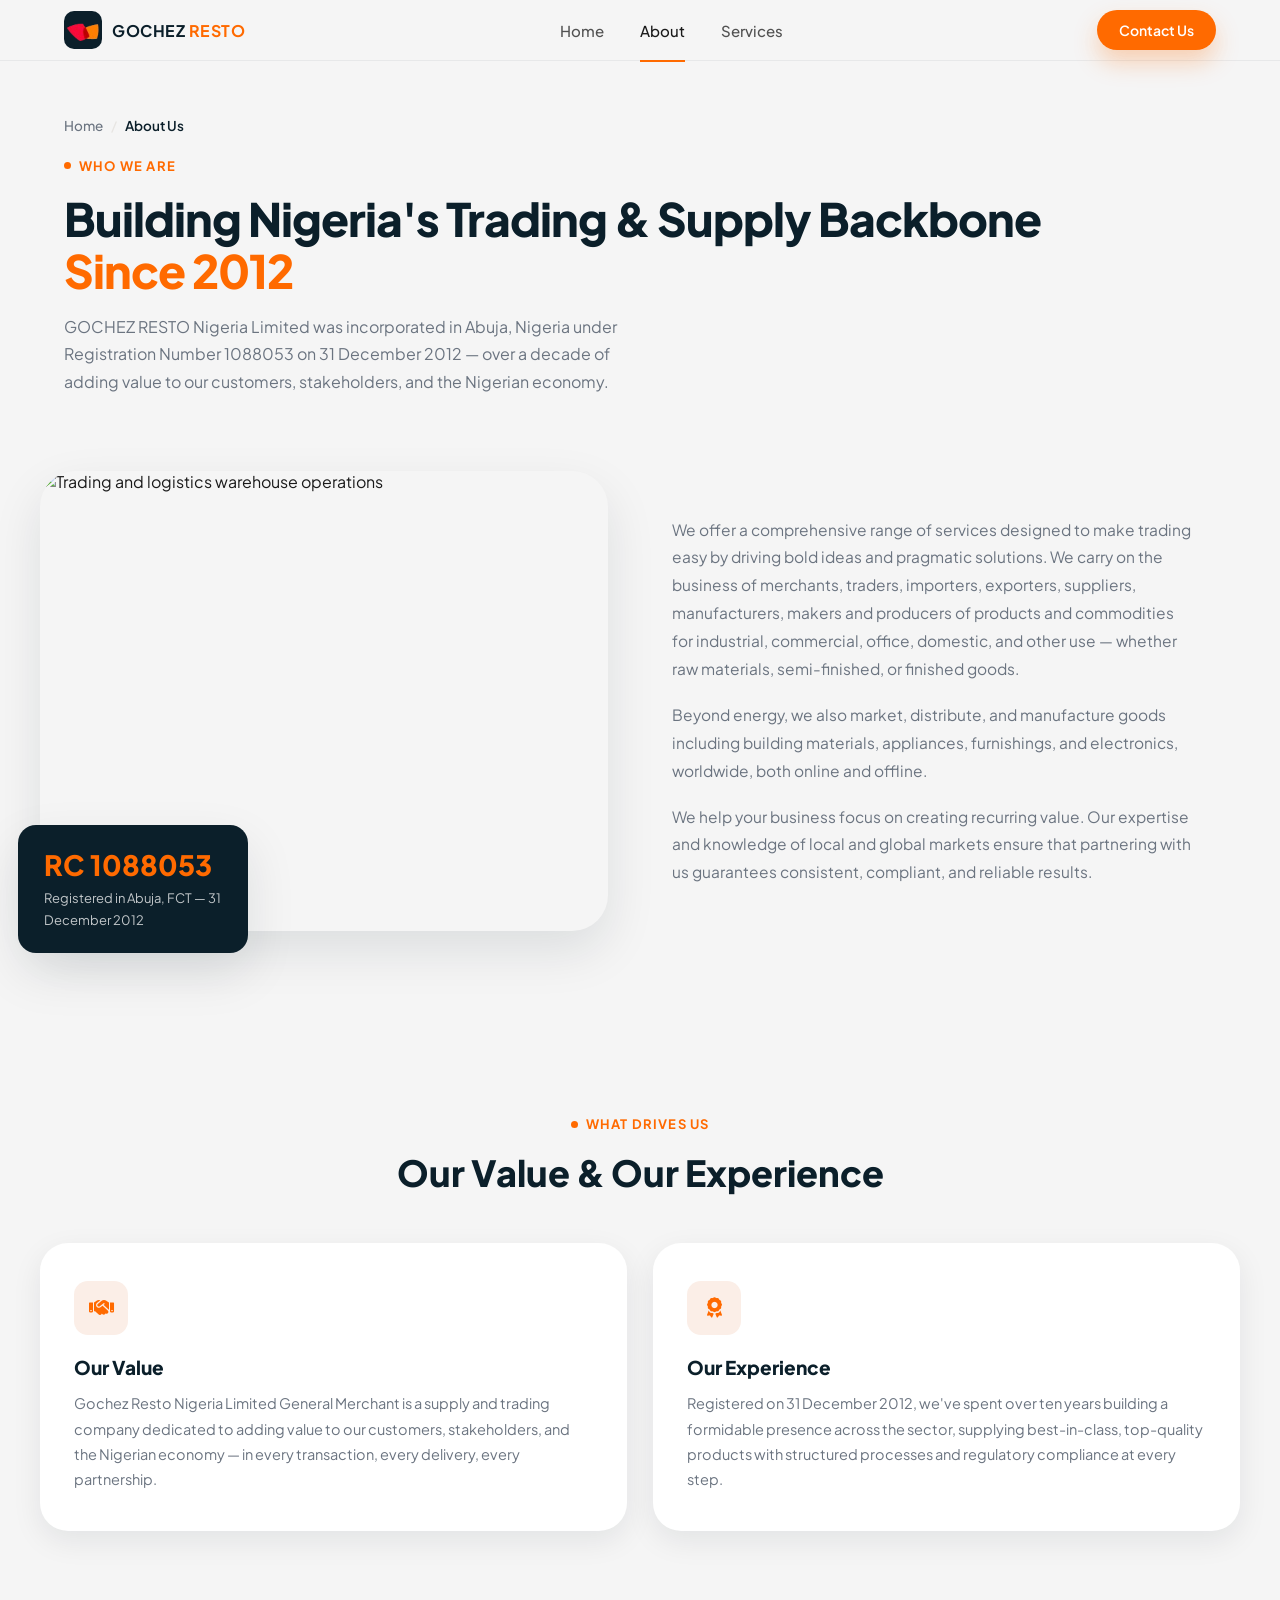
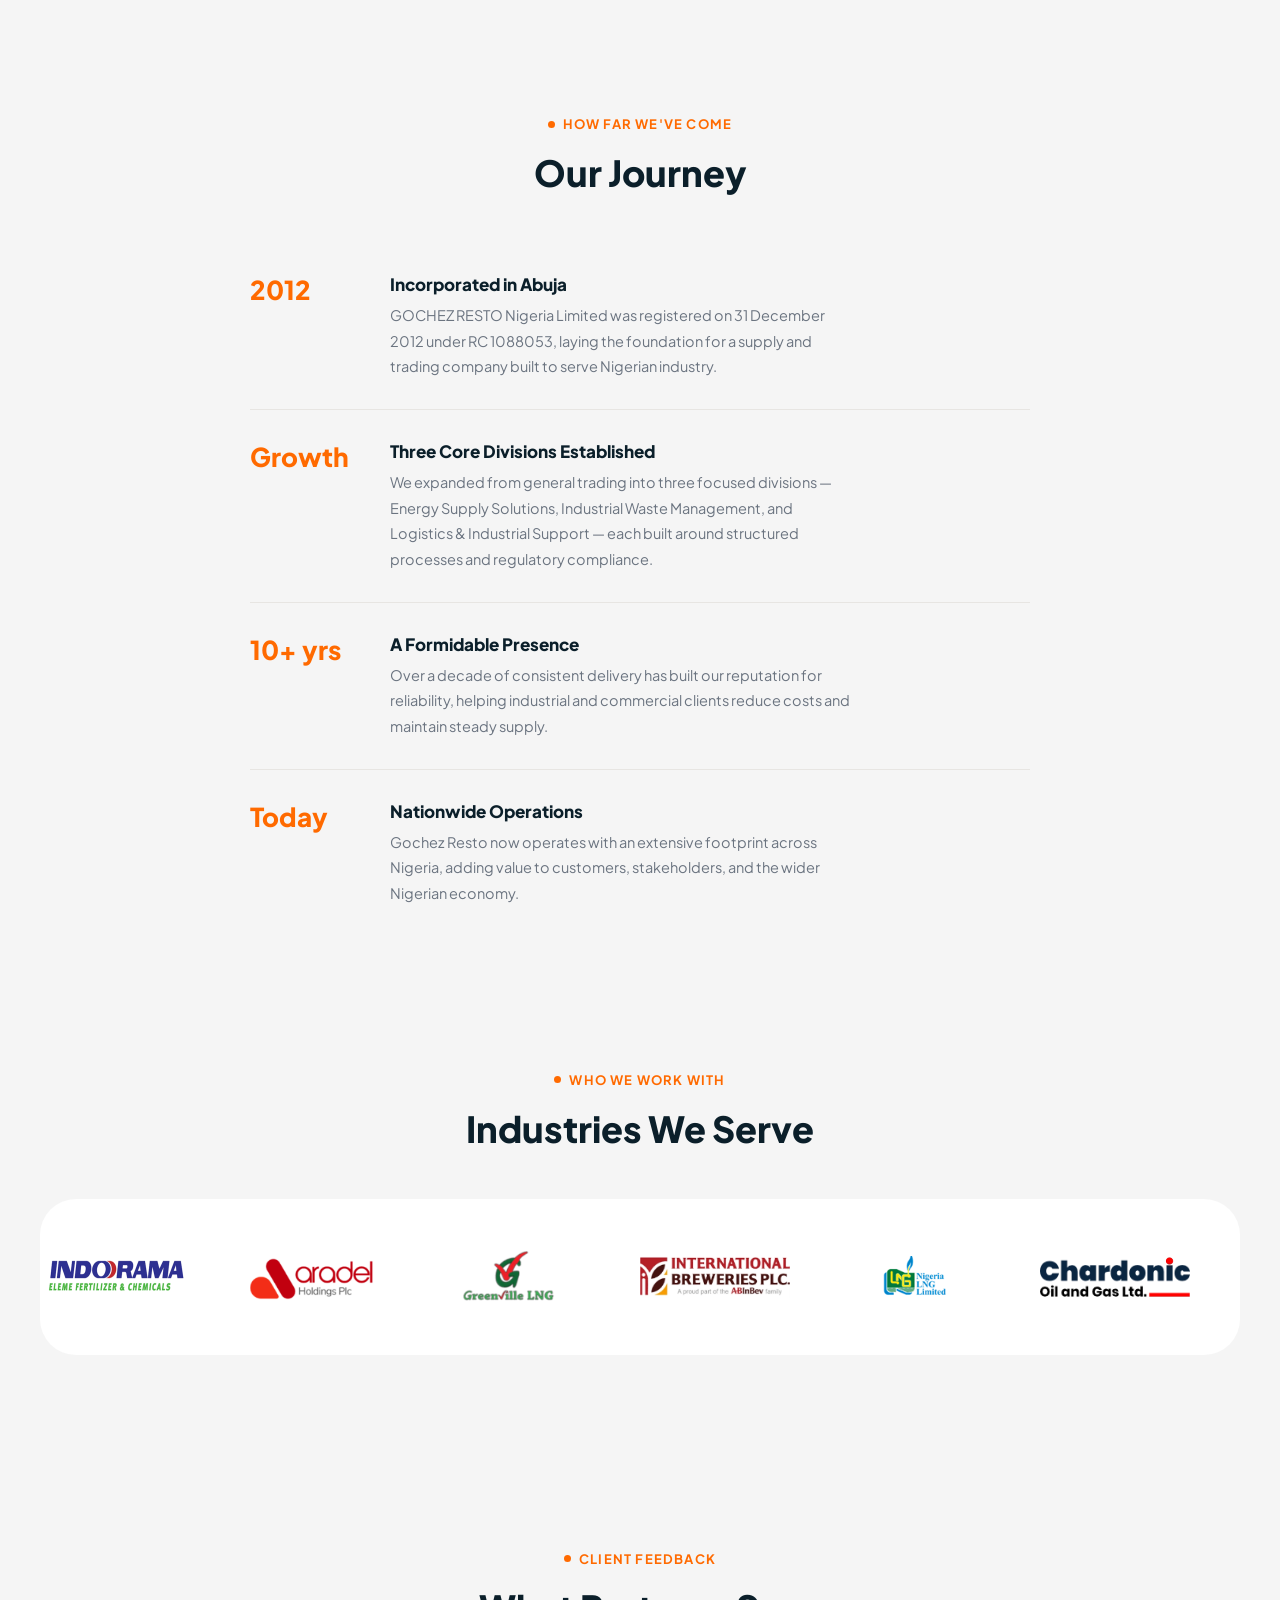
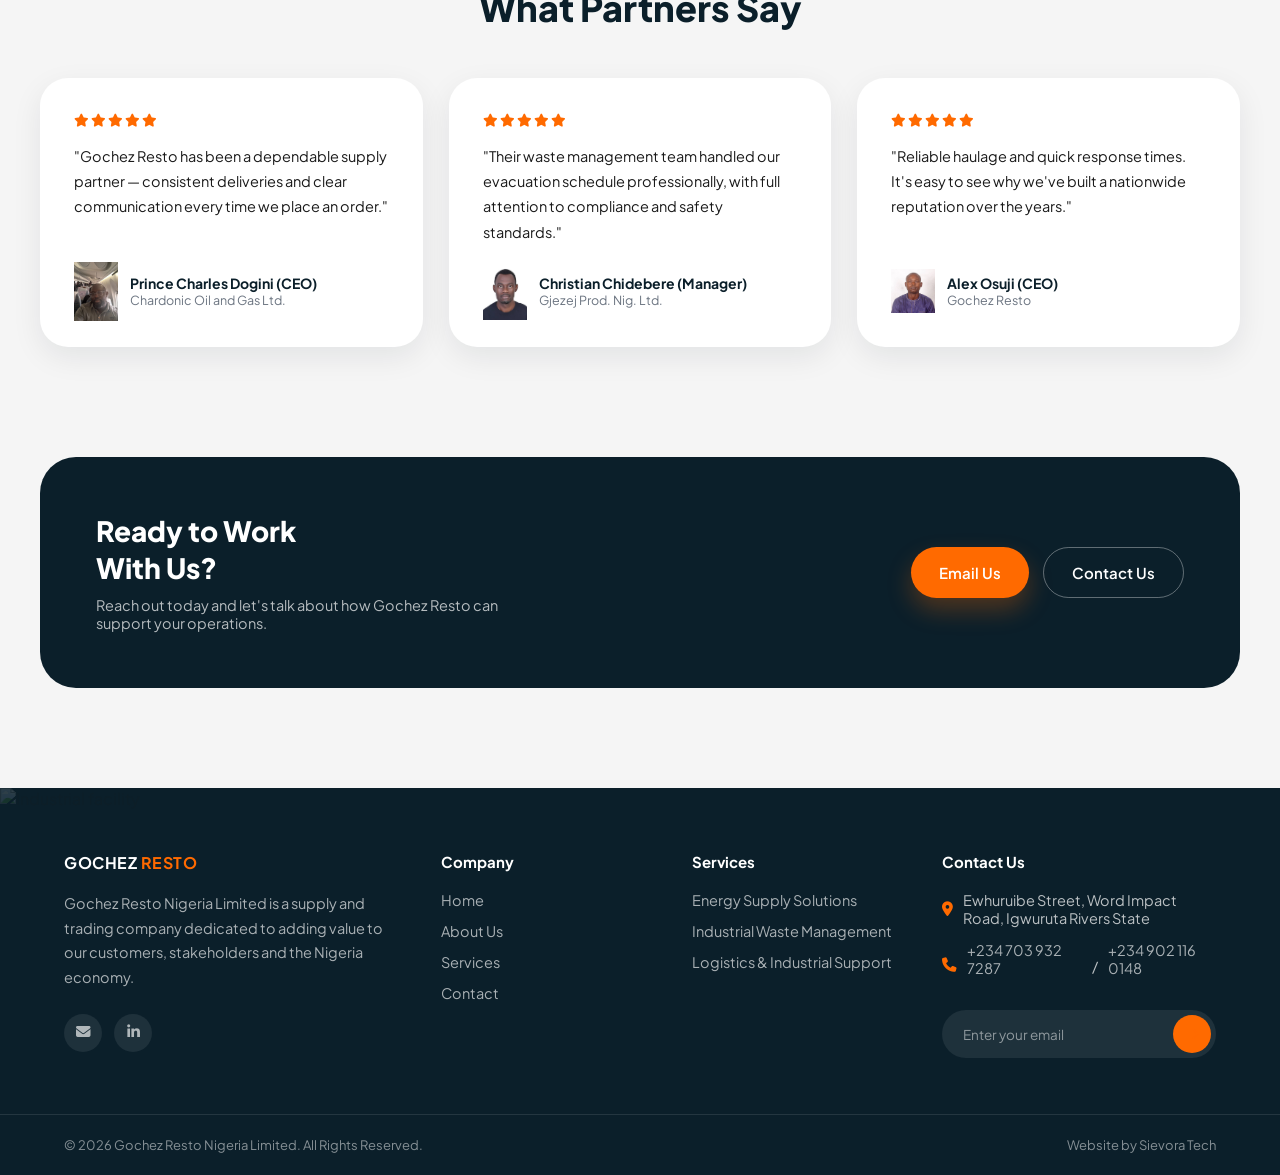
==== commit 713b62ae: "2:24" ====
--- a/about.html
+++ b/about.html
@@ -22,6 +22,11 @@
 <link rel="stylesheet" href="responsive.css">
 </head>
 <body>
+<!-- ========== SCROLL TO TOP ========== -->
+<button id="scrollTopBtn" aria-label="Scroll to top">
+  <span class="arrow-up"></span>
+</button>
+
 
 <!-- ===================== HEADER / NAVBAR ===================== -->
 <header class="site-header" id="top">
@@ -251,8 +256,8 @@
 
     <div class="footer-col footer-contact">
       <h4>Contact Us</h4>
-      <p><i class="fa-solid fa-location-dot"></i> 11 Sunyani Str, Wuse, FCT Abuja</p>
-      <p><i class="fa-solid fa-phone"></i> <a href="tel:+2347039327287">+234 703 932 7287</a></p>
+      <p><i class="fa-solid fa-location-dot"></i> Ewhuruibe Street, Word Impact Road, Igwuruta Rivers State</p>
+      <p><i class="fa-solid fa-phone"></i> <a href="tel:+2347039327287">+234 703 932 7287</a> / <a href="tel:+2349021160148">+234 902 116 0148</a></p>
       <form id="newsletterForm" class="newsletter-form">
         <input type="email" placeholder="Enter your email" required>
         <button type="submit" aria-label="Sign up"><i class="fa-solid fa-arrow-right"></i></button>
--- a/style.css
+++ b/style.css
@@ -26,6 +26,57 @@
   --container-w: 1200px;
 
   --font: 'Plus Jakarta Sans', -apple-system, BlinkMacSystemFont, 'Segoe UI', sans-serif;
+}
+
+/* ---------- Scroll To Top Button ---------- */
+#scrollTopBtn{
+  position: fixed;
+  bottom: 30px;
+  right: 30px;
+  z-index: 998;
+  width: 40px;
+  height: 40px;
+  border-radius: 50%;
+  border: none;
+    background: var(--accent);
+  color: #fff;
+
+  display: flex;
+  align-items: center;
+  justify-content: center;
+  cursor: pointer;
+  opacity: 0;
+  visibility: hidden;
+  transform: translateY(20px);
+  transition: 0.3s ease;
+  border: 1px transparent solid;
+}
+#scrollTopBtn.show{
+  opacity: 1;
+  visibility: visible;
+  transform: translateY(0);
+}
+#scrollTopBtn:hover{
+    background: none;
+  color: var(--accent);
+  transform: translateY(-4px);
+  border: 1px var(--accent) solid;;
+}
+
+#scrollTopBtn:active{
+    background: none;
+  color: var(--accent);
+  transform: translateY(-4px);
+  border: 1px var(--accent) solid;;
+}
+
+#scrollTopBtn .arrow-up{
+  display: block;
+  width: 10px;
+  height: 10px;
+  border-left: 2px solid currentColor;
+  border-top: 2px solid currentColor;
+  transform: rotate(45deg) translate(1px, 1px);
 }
 
 * { margin: 0; padding: 0; box-sizing: border-box; }
@@ -171,6 +222,7 @@
 .site-header {
   position: sticky;
   max-width: 1360px;
+  margin: auto;
   width: 100%;
   top: 0;
   z-index: 100;
@@ -270,7 +322,8 @@
   transition: transform 0.4s ease;
 }
 .hero-image-card:hover { transform: rotate(0deg); }
-.hero-image-card img { width: 100%; height: 480px; object-fit: cover; }
+/*.hero-image-card img { width: 100%; height: 480px; object-fit: cover; }*/
+.hero-image-card video { width: 100%; height: 480px; object-fit: cover; }
 
 .floating-badge {
   position: absolute; top: 22px; left: -18px;
@@ -442,7 +495,7 @@
 .operation-sub { font-size: 12.5px; color: var(--text-muted); }
 
 /* ============ CTA ============ */
-.cta-section { background: var(--bg-warm); padding: 100px 0; }
+.cta-section { background: var(--bg-warm); padding: 100px 0; position: relative; }
 .cta-inner { text-align: center; position: relative; max-width: 640px; }
 .cta-line { position: absolute; top: -30px; left: 50%; transform: translateX(-50%); width: 400px; opacity: 0.6; }
 .cta-inner h2 { font-size: 38px; font-weight: 800; color: var(--primary); line-height: 1.25; margin-bottom: 16px; }
@@ -696,7 +749,7 @@
 .cta-split-copy p { color: rgba(255,255,255,0.7); font-size: 14.5px; max-width: 420px; }
 .cta-split-actions { display: flex; gap: 14px; flex-shrink: 0; }
 
-/* ============ CONTACT SPLIT (Contact page — form + quick facts) ============ */
+/* ============ CONTACT SPLIT (Contact page — form + quick facts) =========== */
 .contact-split {
   display: grid; grid-template-columns: 1.1fr 0.9fr;
   background: var(--text-light); border-radius: var(--radius-xl); overflow: hidden; box-shadow: var(--shadow-soft);
--- a/responsive.css
+++ b/responsive.css
@@ -15,7 +15,7 @@
   .hero-inner { grid-template-columns: 1fr; text-align: left; }
   .hero-visual { min-height: 360px; margin-top: 20px; order: -1; }
   .hero-image-card { max-width: 380px; }
-  .hero-image-card img { height: 380px; }
+  .hero-image-card video { height: 380px; }
 
   .value-strip { margin-bottom: 0; border-radius: var(--radius-md); }
   .feature-card { grid-template-columns: 1fr; padding: 44px 32px; margin-top: 24px; }
@@ -59,7 +59,7 @@
   .nav-toggle { display: flex; }
   .header-actions .btn-sm { display: none; }
 
-  .hero { padding: 44px 0 32px; }
+  .hero { padding: 30px 0 32px; }
   .hero-copy h1 { font-size: 36px; }
   .hero-sub { font-size: 15px; }
   .quote-bar { flex-direction: column; align-items: stretch; border-radius: var(--radius-md); max-width: 100%; }
@@ -75,7 +75,9 @@
   .section-heading.with-action { flex-direction: column; align-items: flex-start; gap: 16px; }
 
   .stats-grid { grid-template-columns: 1fr; gap: 28px; }
-
+  .operations-section {
+    margin-bottom: 30px;
+  }
   .services-grid { grid-template-columns: 1fr; }
   .operations-grid { grid-template-columns: 1fr; }
 
@@ -99,8 +101,9 @@
   .header-inner { height: 72px; }
   .logo-text { font-size: 14px; }
 
+  .hero { padding: 0px 0 32px; }
   .hero-copy h1 { font-size: 30px; }
-  .hero-image-card img { height: 300px; }
+  .hero-image-card video { height: 300px; }
   .floating-badge { width: 76px; height: 76px; }
   .floating-badge .years { font-size: 19px; }
   .hero-thumb { width: 110px; height: 76px; }
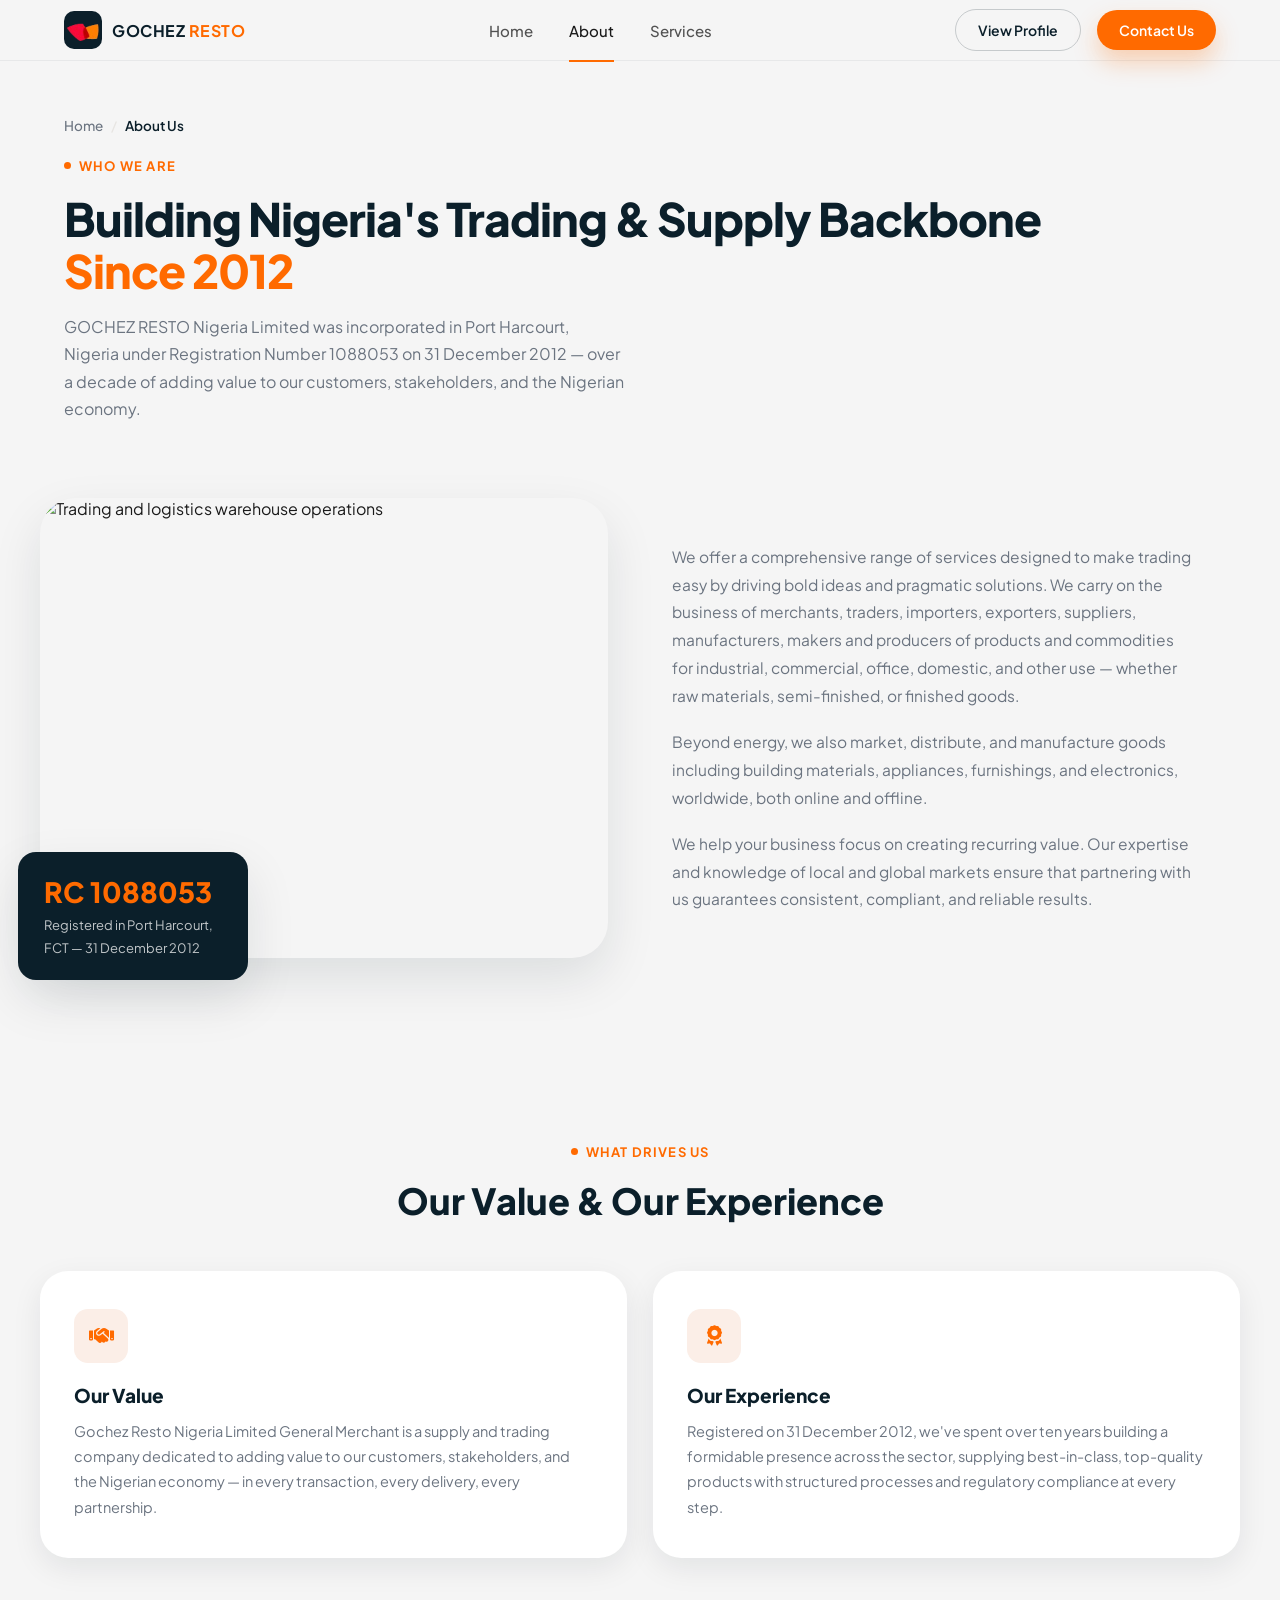
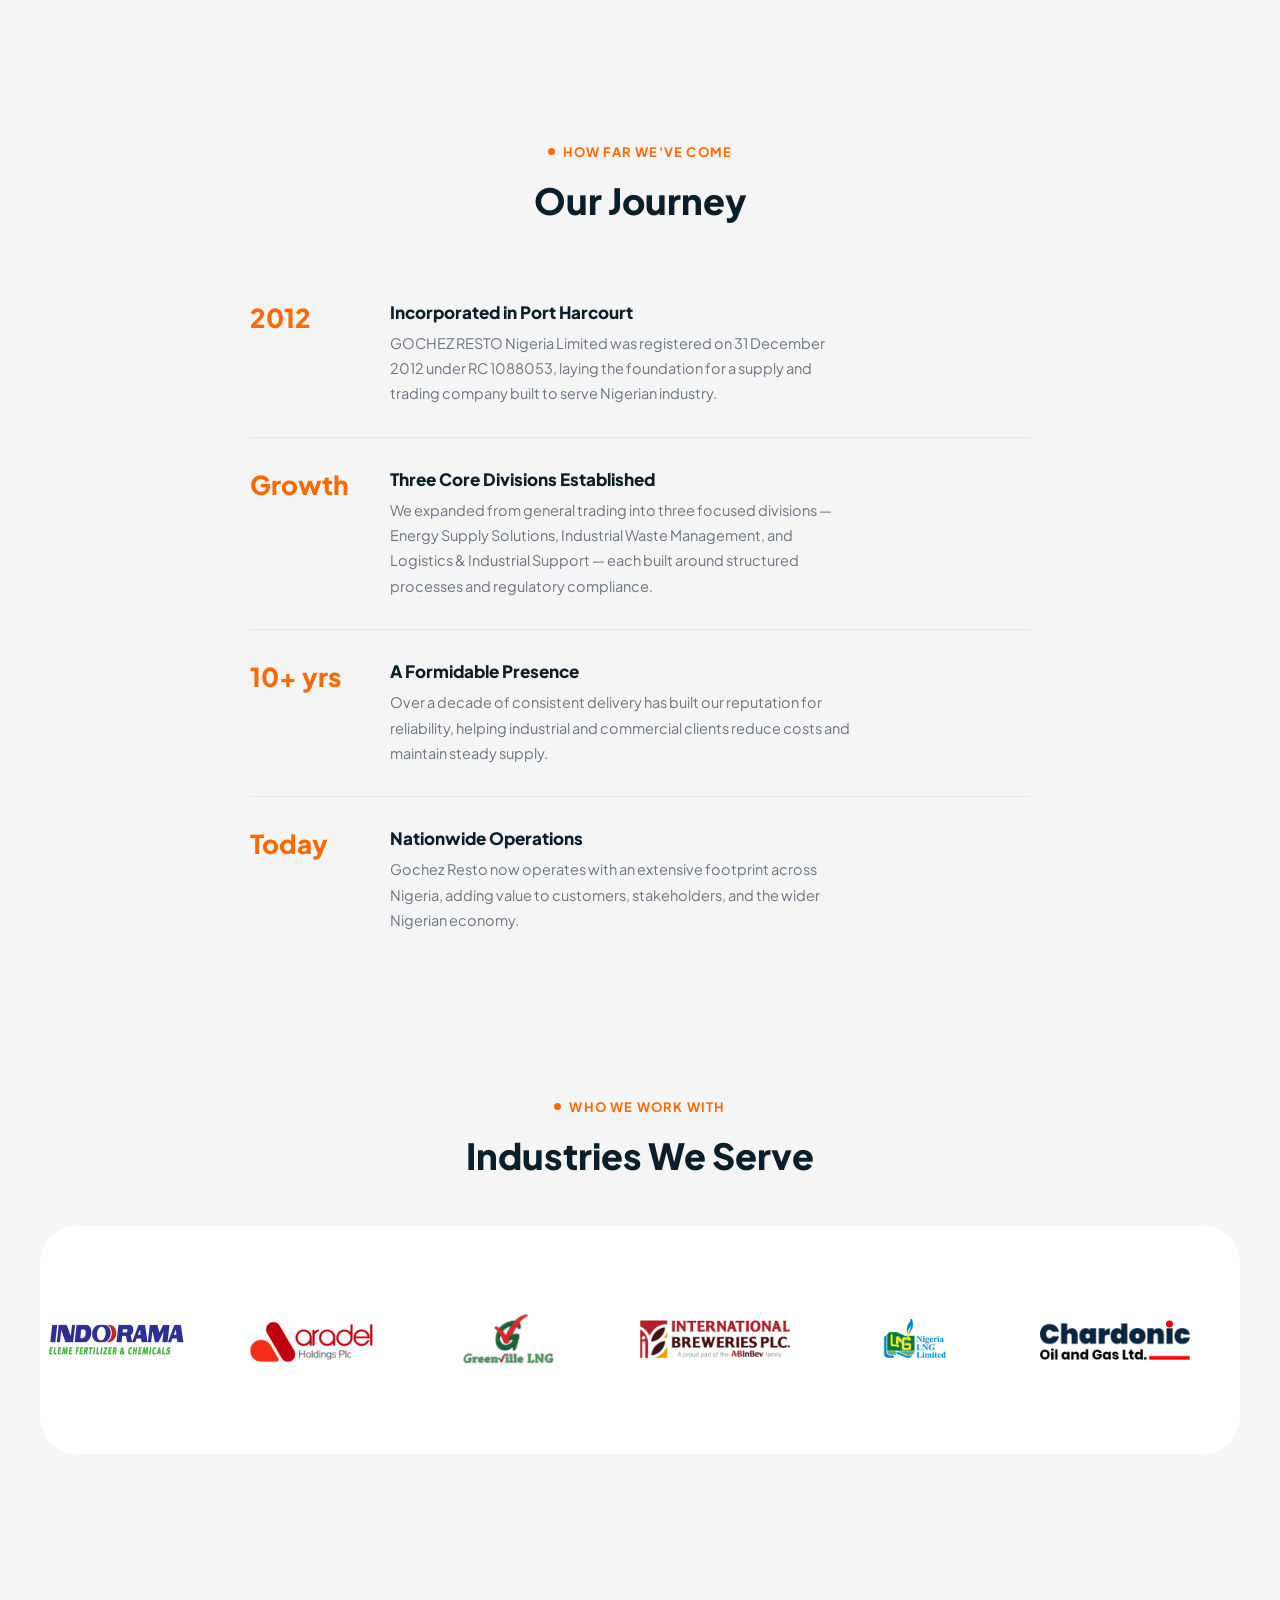
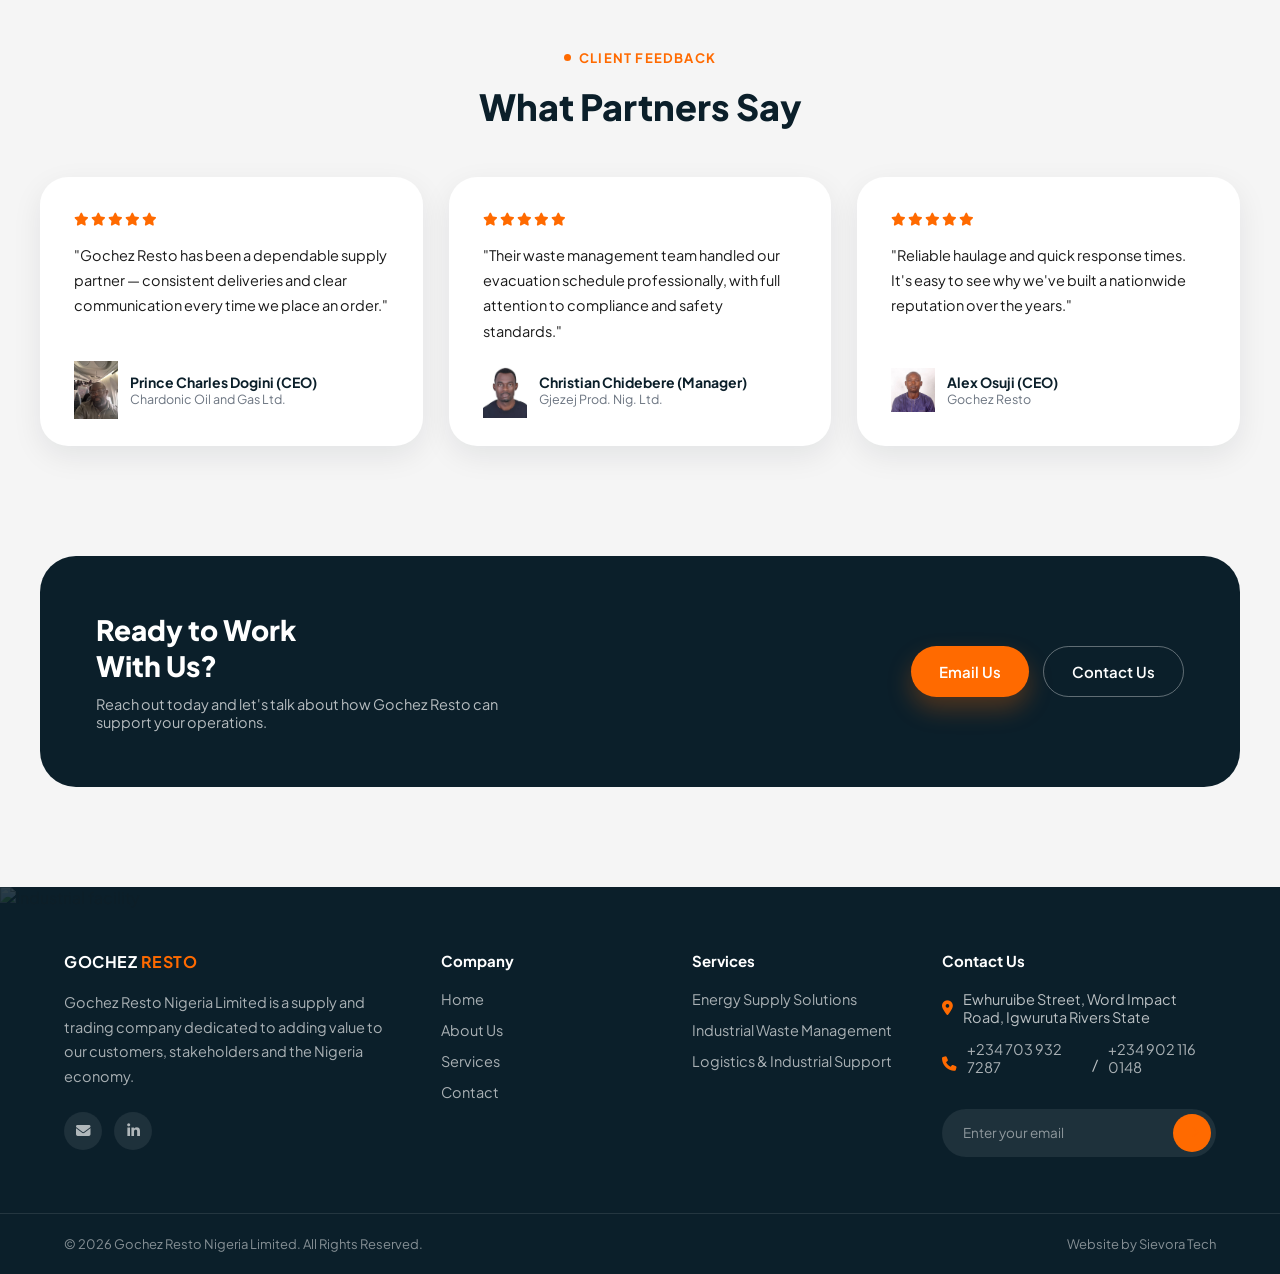
==== commit b3839858: "11/6/2026" ====
--- a/about.html
+++ b/about.html
@@ -4,12 +4,12 @@
 <meta charset="UTF-8">
 <meta name="viewport" content="width=device-width, initial-scale=1.0">
 <title>About Us | Gochez Resto Nigeria Limited</title>
-<meta name="description" content="GOCHEZ RESTO Nigeria Limited (RC 1088053) is a supply and trading company incorporated in Abuja in 2012, delivering oil &amp; gas products, industrial goods, and logistics support across Nigeria.">
-<meta name="keywords" content="Gochez Resto About Us, Oil and Gas Nigeria, Supply and Trading Company Abuja">
+<meta name="description" content="GOCHEZ RESTO Nigeria Limited (RC 1088053) is a supply and trading company incorporated in Port Harcourt in 2012, delivering oil &amp; gas products, industrial goods, and logistics support across Nigeria.">
+<meta name="keywords" content="Gochez Resto About Us, Oil and Gas Nigeria, Supply and Trading Company Port Harcourt">
 
 <!-- Open Graph -->
 <meta property="og:title" content="About Us | Gochez Resto Nigeria Limited">
-<meta property="og:description" content="Incorporated in Abuja in 2012, Gochez Resto Nigeria Limited has built over a decade of experience as a trusted supply and trading company.">
+<meta property="og:description" content="Incorporated in Port Harcourt in 2012, Gochez Resto Nigeria Limited has built over a decade of experience as a trusted supply and trading company.">
 <meta property="og:type" content="website">
 
 <link rel="icon" type="image/png" href="gochez-logo-png.png">
@@ -44,6 +44,7 @@
     </nav>
 
     <div class="header-actions">
+      <a href="gochez-company-profile.pdf" target="_blank" rel="noopener" class="btn btn-outline-dark btn-sm">View Profile</a>
       <a href="contact.html" class="btn btn-primary btn-sm">Contact Us</a>
       <button class="nav-toggle" id="navToggle" aria-label="Toggle navigation" aria-expanded="false">
         <span></span><span></span><span></span>
@@ -58,7 +59,7 @@
     <div class="breadcrumb"><a href="index.html">Home</a><span>/</span><strong>About Us</strong></div>
     <p class="eyebrow"><span class="eyebrow-dot"></span>Who We Are</p>
     <h1>Building Nigeria's Trading &amp; Supply Backbone<br class="lg-only"> <span class="text-accent">Since 2012</span></h1>
-    <p class="page-hero-sub">GOCHEZ RESTO Nigeria Limited was incorporated in Abuja, Nigeria under Registration Number 1088053 on 31 December 2012 — over a decade of adding value to our customers, stakeholders, and the Nigerian economy.</p>
+    <p class="page-hero-sub">GOCHEZ RESTO Nigeria Limited was incorporated in Port Harcourt, Nigeria under Registration Number 1088053 on 31 December 2012 — over a decade of adding value to our customers, stakeholders, and the Nigerian economy.</p>
   </div>
 </section>
 
@@ -68,7 +69,7 @@
     <img src="https://images.unsplash.com/photo-1785620026441-3115e9ad2545?w=500&auto=format&fit=crop&q=60&ixlib=rb-4.1.0&ixid=M3wxMjA3fDB8MHxzZWFyY2h8NXx8b2lsJTIwYW5kJTIwZ2FzJTIwaGF1bGFnZXxlbnwwfHwwfHx8Mg%3D%3D" alt="Trading and logistics warehouse operations">
     <div class="about-intro-badge">
       <strong>RC 1088053</strong>
-      <span>Registered in Abuja, FCT — 31 December 2012</span>
+      <span>Registered in Port Harcourt, FCT — 31 December 2012</span>
     </div>
   </div>
   <div class="about-intro-copy" data-reveal>
@@ -110,7 +111,7 @@
     <div class="timeline-item">
       <span class="timeline-year">2012</span>
       <div class="timeline-copy">
-        <h3>Incorporated in Abuja</h3>
+        <h3>Incorporated in Port Harcourt</h3>
         <p>GOCHEZ RESTO Nigeria Limited was registered on 31 December 2012 under RC 1088053, laying the foundation for a supply and trading company built to serve Nigerian industry.</p>
       </div>
     </div>
@@ -155,6 +156,9 @@
             <img src="chardonic-logo.webp">
             <img src="peso-logo.webp">
             <img src="power-gas-logo.webp">
+             <img src="fidellalogo.webp">
+              <img src="waltersmith.png">
+               <img src="reehzech.png">
         </div>
 
       
@@ -167,6 +171,10 @@
             <img src="chardonic-logo.webp">
             <img src="peso-logo.webp">
             <img src="power-gas-logo.webp">
+             <img src="fidellalogo.webp">
+              <img src="waltersmith.png">
+              <img src="reehzech.png">
+              
         </div>
     </div>
 </section>
--- a/responsive.css
+++ b/responsive.css
@@ -57,7 +57,9 @@
   .main-nav .nav-link { padding: 12px 0; width: 100%; border-bottom: 1px solid var(--border-soft); }
   .nav-link.active::after { display: none; }
   .nav-toggle { display: flex; }
-  .header-actions .btn-sm { display: none; }
+  .header-actions { display: flex; }
+  .header-actions .btn-outline-dark.btn-sm { display: inline-flex; }
+  .header-actions .btn-primary.btn-sm { display: none; }
 
   .hero { padding: 30px 0 32px; }
   .hero-copy h1 { font-size: 36px; }
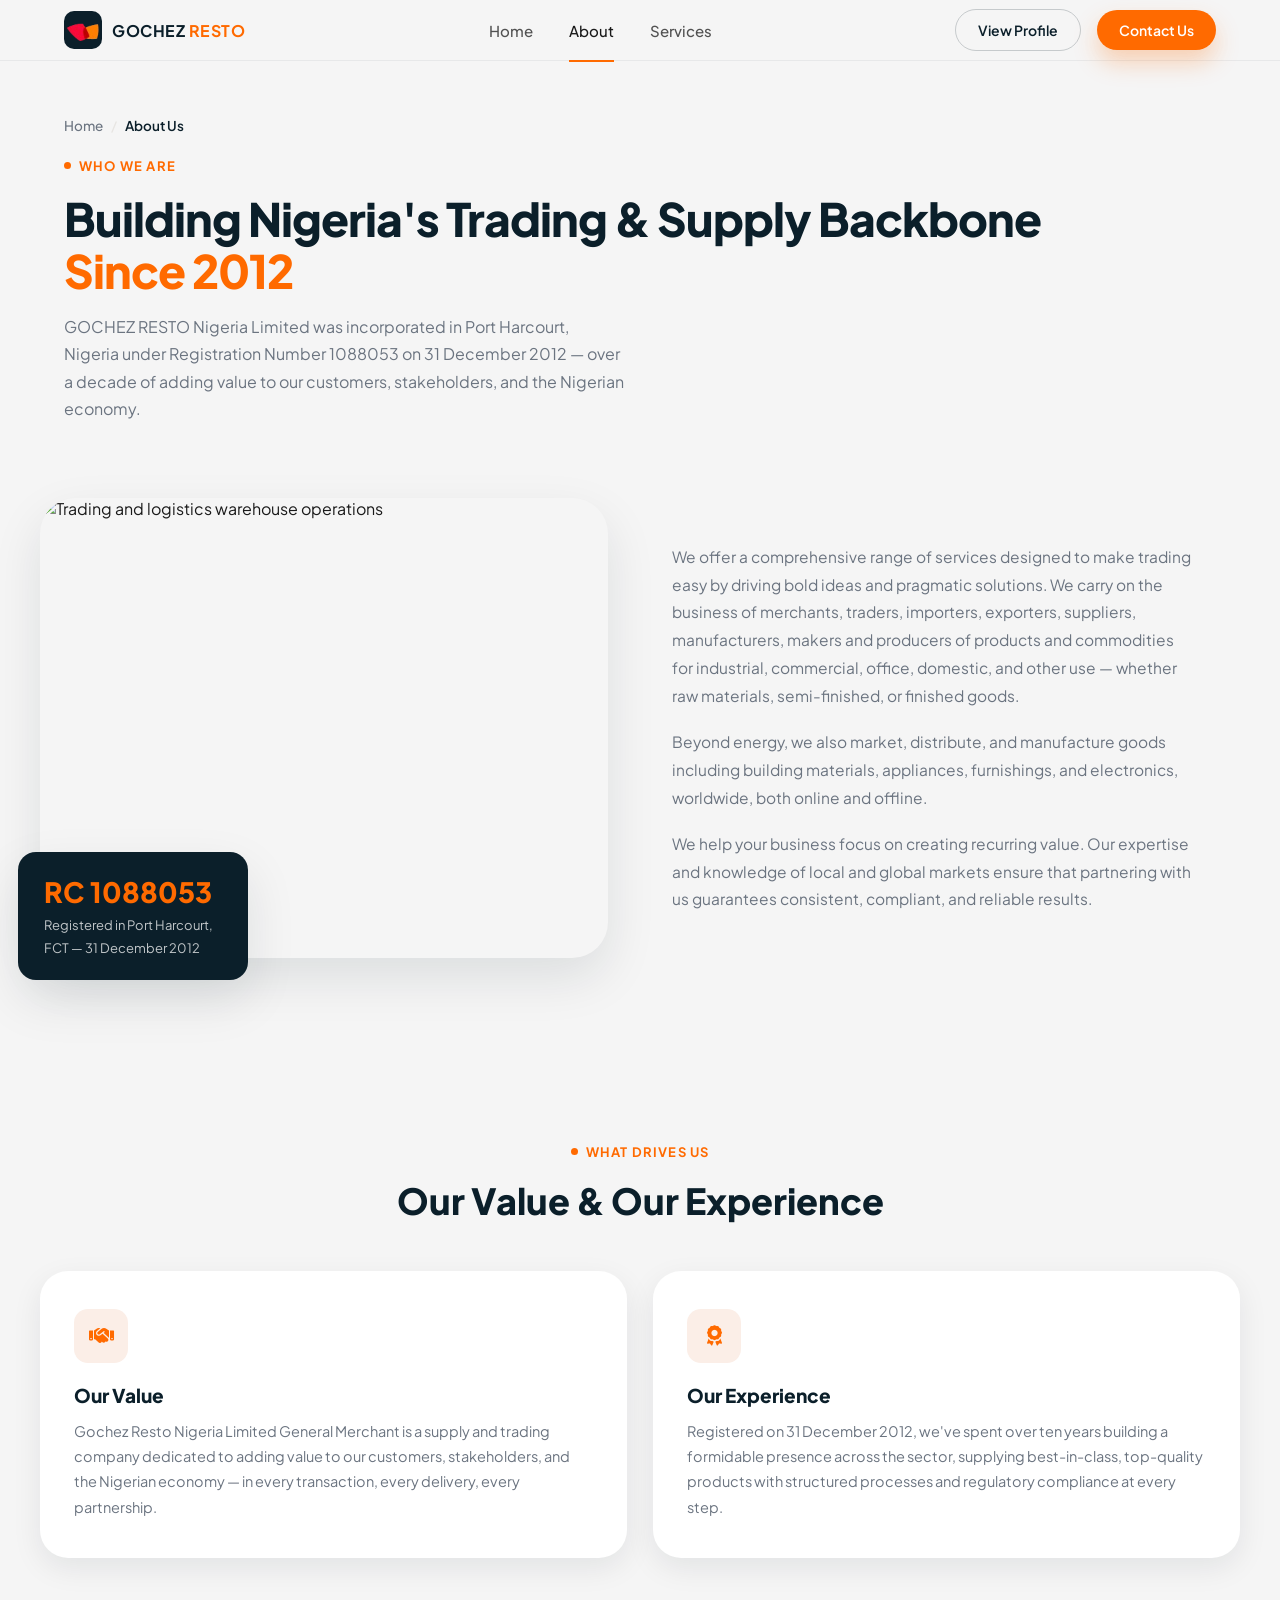
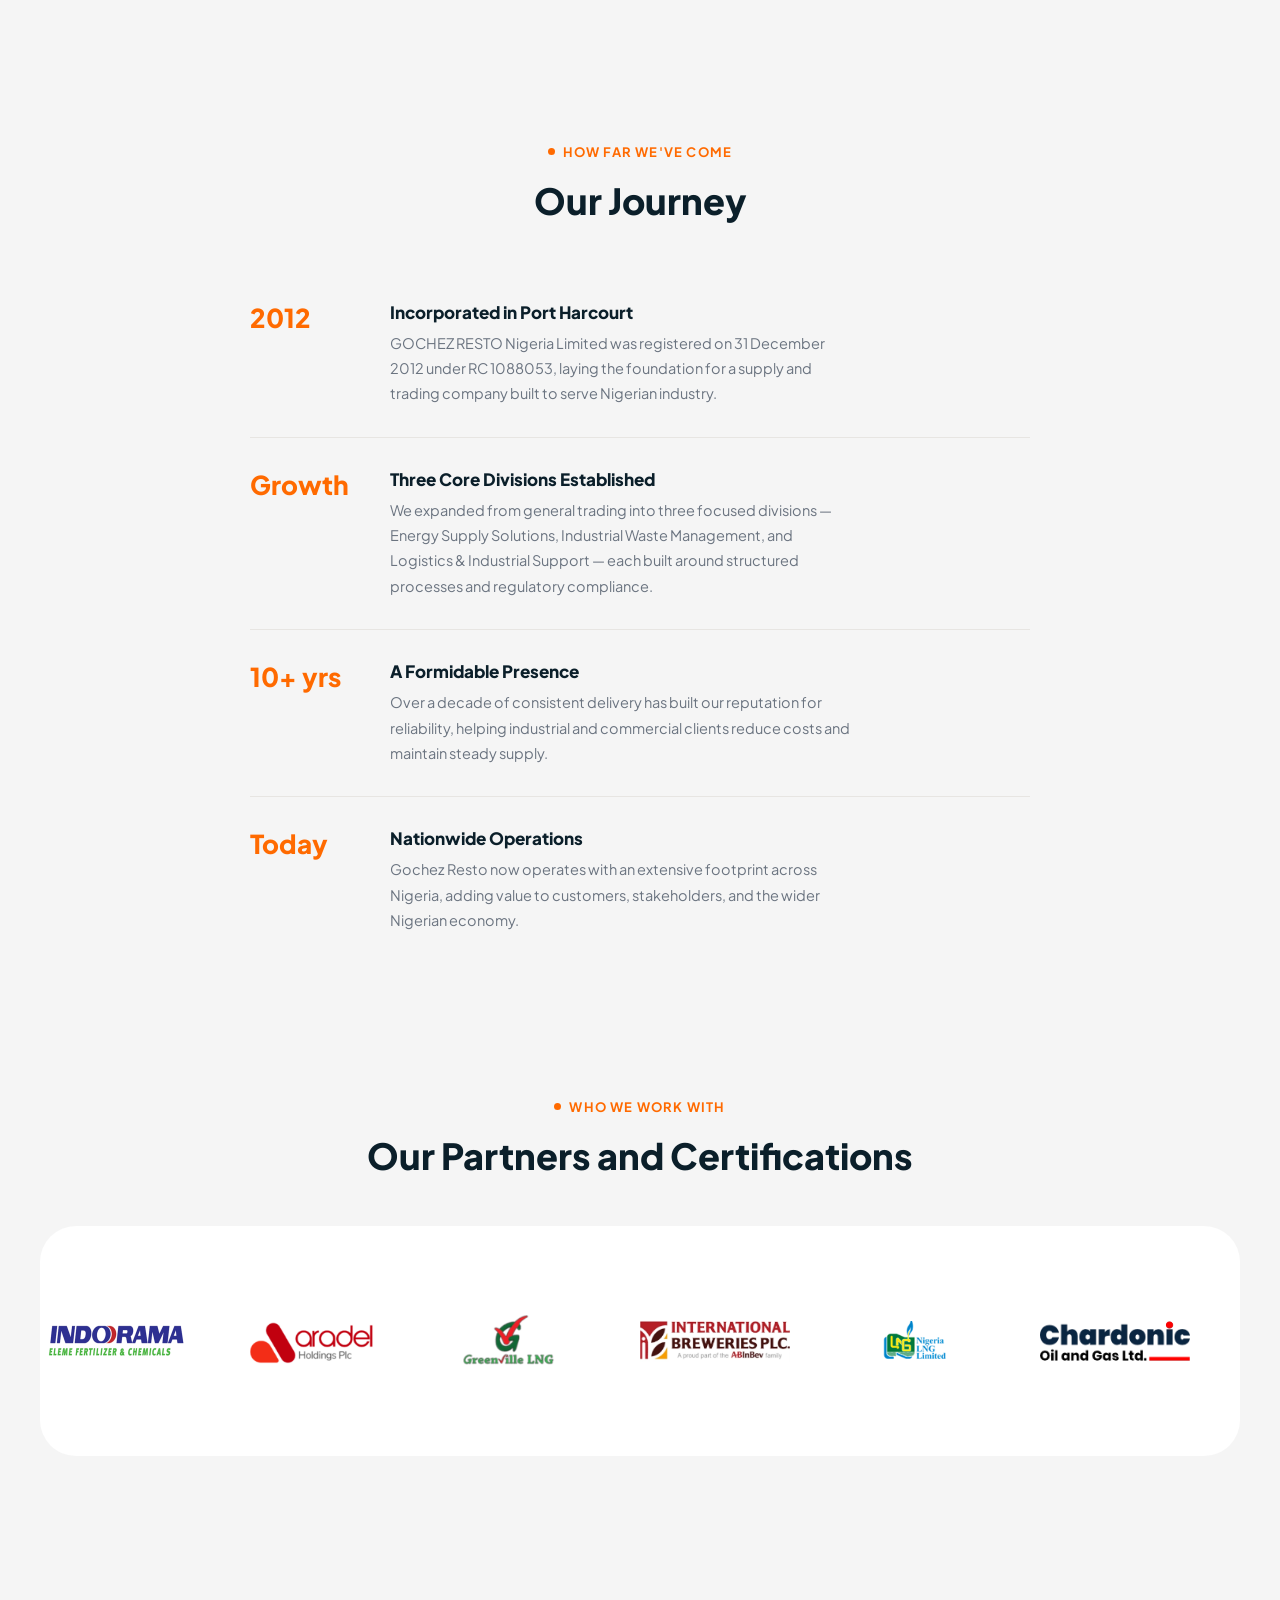
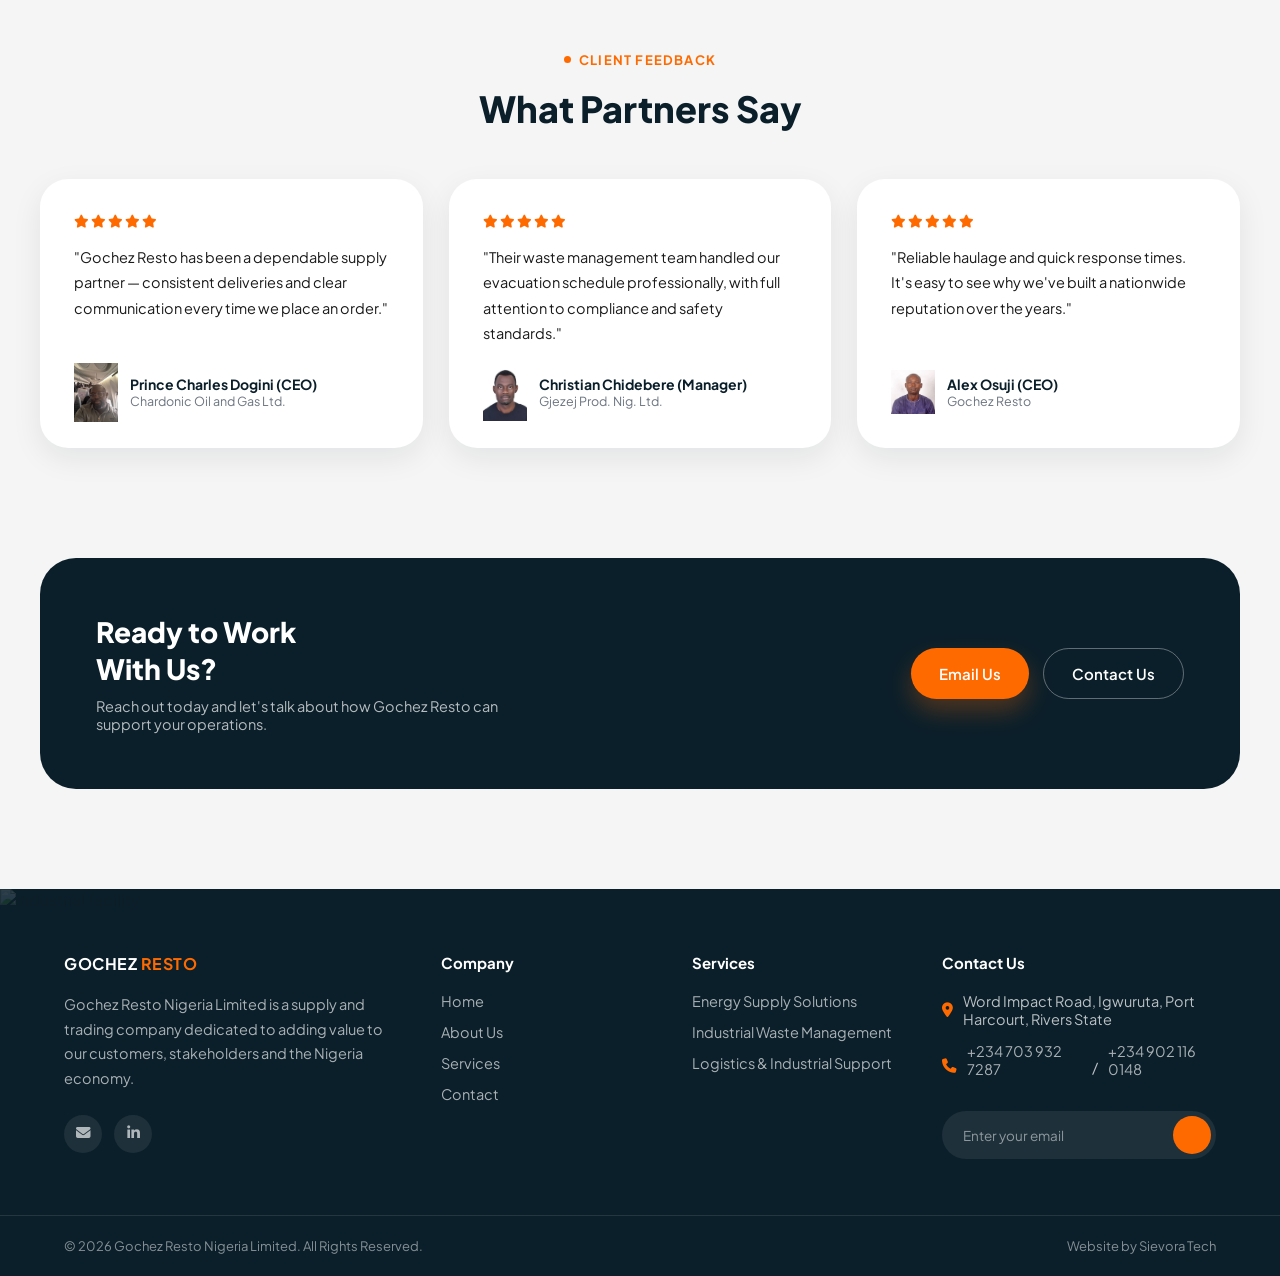
==== commit 15fdd240: "11/7/2026" ====
--- a/about.html
+++ b/about.html
@@ -143,7 +143,7 @@
 <section class="why-section container" style="display:block; text-align:center;">
   <div class="section-heading center" data-reveal>
     <p class="eyebrow" style="justify-content:center;"><span class="eyebrow-dot"></span>Who We Work With</p>
-    <h2>Industries We Serve</h2>
+    <h2>Our Partners and Certifications</h2>
   </div>
 <section class="clientmain">
     <div class="track">
@@ -159,6 +159,13 @@
              <img src="fidellalogo.webp">
               <img src="waltersmith.png">
                <img src="reehzech.png">
+            <img src="nsit.webp">
+            <img src="nosdra.webp">
+            <img src="firs.webp">
+            <img src="nmdpra.webp">
+            <img src="nuprc.webp">
+            <img src="gabriel.webp">
+            <img src="cac.webp">
         </div>
 
       
@@ -174,7 +181,13 @@
              <img src="fidellalogo.webp">
               <img src="waltersmith.png">
               <img src="reehzech.png">
-              
+              <img src="nsit.webp">
+              <img src="nosdra.webp">
+              <img src="firs.webp">
+              <img src="nmdpra.webp">
+              <img src="nuprc.webp">
+              <img src="gabriel.webp">
+              <img src="cac.webp">
         </div>
     </div>
 </section>
@@ -264,7 +277,7 @@
 
     <div class="footer-col footer-contact">
       <h4>Contact Us</h4>
-      <p><i class="fa-solid fa-location-dot"></i> Ewhuruibe Street, Word Impact Road, Igwuruta Rivers State</p>
+      <p><i class="fa-solid fa-location-dot"></i>Word Impact Road, Igwuruta, Port Harcourt, Rivers State</p>
       <p><i class="fa-solid fa-phone"></i> <a href="tel:+2347039327287">+234 703 932 7287</a> / <a href="tel:+2349021160148">+234 902 116 0148</a></p>
       <form id="newsletterForm" class="newsletter-form">
         <input type="email" placeholder="Enter your email" required>
--- a/style.css
+++ b/style.css
@@ -678,7 +678,7 @@
 .track {
     display: flex;
     width: max-content;
-    animation: scroll 20s linear infinite;
+    animation: scroll 15s linear infinite;
 }
 
 .client {
